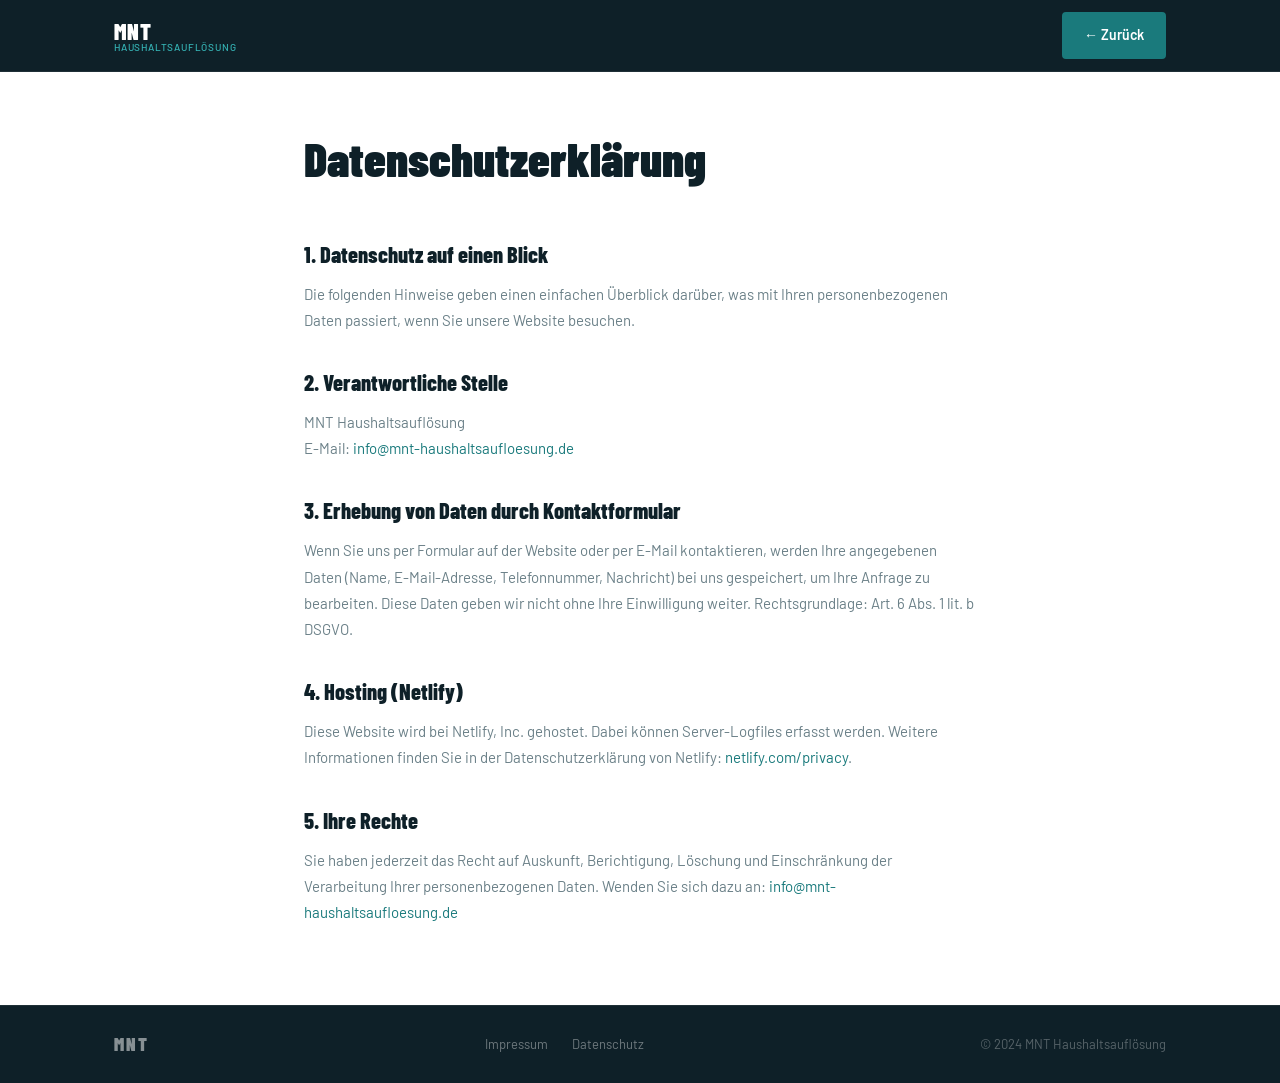
==== datenschutz.html @ 9312b9e7 "ok" ====
<!DOCTYPE html>
<html lang="de">
<head>
  <meta charset="UTF-8" />
  <meta name="viewport" content="width=device-width, initial-scale=1.0" />
  <title>Datenschutz – MNT Haushaltsauflösung</title>
  <link rel="preconnect" href="https://fonts.googleapis.com" />
  <link href="https://fonts.googleapis.com/css2?family=Barlow+Condensed:wght@700;800;900&family=Barlow:wght@400;500;600&display=swap" rel="stylesheet" />
  <link rel="stylesheet" href="assets/css/style.css" />
  <style>
    .legal { max-width: 720px; margin: 0 auto; padding: 120px 24px 80px; }
    .legal h1 { font-family: var(--font-head); font-size: 3rem; font-weight: 900; color: var(--color-dark); margin-bottom: 40px; }
    .legal h2 { font-family: var(--font-head); font-size: 1.4rem; font-weight: 800; color: var(--color-dark); margin: 32px 0 8px; }
    .legal p { font-size: 15px; color: var(--color-muted); line-height: 1.75; }
    .legal a { color: var(--color-teal); }
  </style>
</head>
<body>
  <header class="header">
    <nav class="nav container">
      <a href="index.html" class="nav__logo">
        <div class="nav__logo-placeholder">
          <span class="nav__logo-icon">MNT</span>
          <span class="nav__logo-sub">Haushaltsauflösung</span>
        </div>
      </a>
      <a href="index.html" class="btn btn--primary nav__cta" style="margin-left:auto">← Zurück</a>
    </nav>
  </header>

  <main class="legal">
    <h1>Datenschutzerklärung</h1>

    <h2>1. Datenschutz auf einen Blick</h2>
    <p>Die folgenden Hinweise geben einen einfachen Überblick darüber, was mit Ihren personenbezogenen Daten passiert, wenn Sie unsere Website besuchen.</p>

    <h2>2. Verantwortliche Stelle</h2>
    <p>MNT Haushaltsauflösung<br />
    E-Mail: <a href="mailto:info@mnt-haushaltsaufloesung.de">info@mnt-haushaltsaufloesung.de</a></p>

    <h2>3. Erhebung von Daten durch Kontaktformular</h2>
    <p>Wenn Sie uns per Formular auf der Website oder per E-Mail kontaktieren, werden Ihre angegebenen Daten (Name, E-Mail-Adresse, Telefonnummer, Nachricht) bei uns gespeichert, um Ihre Anfrage zu bearbeiten. Diese Daten geben wir nicht ohne Ihre Einwilligung weiter. Rechtsgrundlage: Art. 6 Abs. 1 lit. b DSGVO.</p>

    <h2>4. Hosting (Netlify)</h2>
    <p>Diese Website wird bei Netlify, Inc. gehostet. Dabei können Server-Logfiles erfasst werden. Weitere Informationen finden Sie in der Datenschutzerklärung von Netlify: <a href="https://www.netlify.com/privacy/" target="_blank" rel="noopener">netlify.com/privacy</a>.</p>

    <h2>5. Ihre Rechte</h2>
    <p>Sie haben jederzeit das Recht auf Auskunft, Berichtigung, Löschung und Einschränkung der Verarbeitung Ihrer personenbezogenen Daten. Wenden Sie sich dazu an: <a href="mailto:info@mnt-haushaltsaufloesung.de">info@mnt-haushaltsaufloesung.de</a></p>
  </main>

  <footer class="footer">
    <div class="container footer__inner">
      <span class="footer__logo-text">MNT</span>
      <div class="footer__links">
        <a href="impressum.html" class="footer__link">Impressum</a>
        <a href="datenschutz.html" class="footer__link">Datenschutz</a>
      </div>
      <p class="footer__copy">© 2024 MNT Haushaltsauflösung</p>
    </div>
  </footer>
</body>
</html>
---- assets/css/style.css ----
/* ═══════════════════════════════════════════
   MNT HAUSHALTSAUFLÖSUNG — STYLESHEET
   ═══════════════════════════════════════════ */

/* ─── CSS Variables ─── */
:root {
  --color-dark:    #0e2028;
  --color-dark-2:  #14303c;
  --color-teal:    #1a7a7c;
  --color-teal-2:  #22a0a3;
  --color-teal-3:  #35b3b5;
  --color-accent:  #2ec4b6;
  --color-light:   #f4f2ee;
  --color-white:   #ffffff;
  --color-text:    #2d3a3f;
  --color-muted:   #6b8088;

  --font-head: 'Barlow Condensed', sans-serif;
  --font-body: 'Barlow', sans-serif;

  --radius:    4px;
  --radius-lg: 8px;
  --shadow:    0 4px 24px rgba(0,0,0,0.10);
  --shadow-lg: 0 12px 48px rgba(0,0,0,0.18);

  --container: 1100px;
  --nav-h: 72px;
}

/* ─── Reset ─── */
*, *::before, *::after { box-sizing: border-box; margin: 0; padding: 0; }
html { scroll-behavior: smooth; }
body {
  font-family: var(--font-body);
  color: var(--color-text);
  background: var(--color-white);
  line-height: 1.6;
  overflow-x: hidden;
}
img { display: block; max-width: 100%; }
a { color: inherit; text-decoration: none; }
ul { list-style: none; }

/* ─── Utility ─── */
.container {
  max-width: var(--container);
  margin: 0 auto;
  padding: 0 24px;
}
.section { padding: 96px 0; }

.section__label {
  font-family: var(--font-body);
  font-size: 13px;
  font-weight: 600;
  letter-spacing: 0.15em;
  text-transform: uppercase;
  color: var(--color-teal);
  margin-bottom: 12px;
}
.section__label--light { color: var(--color-teal-3); }

.section__title {
  font-family: var(--font-head);
  font-size: clamp(2rem, 4vw, 3rem);
  font-weight: 800;
  color: var(--color-dark);
  line-height: 1.1;
  margin-bottom: 48px;
}

/* ─── Buttons ─── */
.btn {
  display: inline-flex;
  align-items: center;
  justify-content: center;
  gap: 6px;
  padding: 12px 24px;
  border-radius: var(--radius);
  font-family: var(--font-body);
  font-size: 15px;
  font-weight: 600;
  cursor: pointer;
  border: 2px solid transparent;
  transition: all 0.2s ease;
  white-space: nowrap;
}
.btn--lg { padding: 14px 32px; font-size: 16px; }
.btn--full { width: 100%; }

.btn--primary {
  background: var(--color-teal);
  color: var(--color-white);
  border-color: var(--color-teal);
}
.btn--primary:hover {
  background: var(--color-teal-2);
  border-color: var(--color-teal-2);
  transform: translateY(-1px);
  box-shadow: 0 6px 20px rgba(34,160,163,0.35);
}

.btn--ghost {
  background: transparent;
  color: var(--color-white);
  border-color: rgba(255,255,255,0.4);
}
.btn--ghost:hover {
  background: rgba(255,255,255,0.1);
  border-color: rgba(255,255,255,0.7);
}

.btn--outline {
  background: transparent;
  color: var(--color-teal);
  border-color: var(--color-teal);
}
.btn--outline:hover {
  background: var(--color-teal);
  color: var(--color-white);
  transform: translateY(-1px);
}

/* ═══════════════════════════════════════════
   HEADER / NAV
═══════════════════════════════════════════ */
.header {
  position: fixed;
  top: 0; left: 0; right: 0;
  z-index: 100;
  height: var(--nav-h);
  background: var(--color-dark);
  border-bottom: 1px solid rgba(255,255,255,0.07);
  transition: box-shadow 0.3s;
}
.header.scrolled {
  box-shadow: 0 2px 20px rgba(0,0,0,0.3);
}

.nav {
  height: 100%;
  display: flex;
  align-items: center;
  gap: 40px;
}

.nav__logo { flex-shrink: 0; }
.nav__logo-placeholder {
  display: flex;
  flex-direction: column;
  line-height: 1;
}
.nav__logo-icon {
  font-family: var(--font-head);
  font-size: 22px;
  font-weight: 900;
  color: var(--color-white);
  letter-spacing: 0.05em;
}
.nav__logo-sub {
  font-size: 10px;
  font-weight: 500;
  color: var(--color-teal-3);
  letter-spacing: 0.08em;
  text-transform: uppercase;
}
.nav__logo-img { height: 40px; width: auto; }

.nav__links {
  display: flex;
  align-items: center;
  gap: 32px;
  margin-left: auto;
}
.nav__link {
  font-size: 14px;
  font-weight: 500;
  color: rgba(255,255,255,0.75);
  letter-spacing: 0.08em;
  text-transform: uppercase;
  transition: color 0.2s;
}
.nav__link:hover { color: var(--color-teal-3); }

.nav__cta { margin-left: 8px; padding: 10px 20px; font-size: 14px; }

.nav__burger {
  display: none;
  flex-direction: column;
  gap: 5px;
  background: none;
  border: none;
  cursor: pointer;
  margin-left: auto;
  padding: 4px;
}
.nav__burger span {
  display: block;
  width: 24px;
  height: 2px;
  background: var(--color-white);
  transition: all 0.3s;
  border-radius: 2px;
}

/* ═══════════════════════════════════════════
   HERO
═══════════════════════════════════════════ */
.hero {
  background: var(--color-dark);
  padding-top: var(--nav-h);
  position: relative;
  overflow: hidden;
}

.hero__bg {
  position: absolute;
  inset: 0;
  background:
    radial-gradient(ellipse 60% 60% at 80% 50%, rgba(26,122,124,0.18) 0%, transparent 70%),
    radial-gradient(ellipse 40% 80% at 20% 80%, rgba(14,32,40,0.6) 0%, transparent 60%);
  pointer-events: none;
}

.hero__inner {
  display: grid;
  grid-template-columns: 1fr 1fr;
  align-items: center;
  gap: 64px;
  padding-top: 80px;
  padding-bottom: 80px;
  position: relative;
  z-index: 1;
}

.hero__region {
  font-size: 13px;
  font-weight: 600;
  letter-spacing: 0.18em;
  text-transform: uppercase;
  color: var(--color-teal-3);
  margin-bottom: 20px;
}

.hero__title {
  font-family: var(--font-head);
  font-size: clamp(2.8rem, 6vw, 5rem);
  font-weight: 900;
  color: var(--color-white);
  line-height: 1.0;
  margin-bottom: 24px;
  letter-spacing: -0.01em;
}
.hero__title--accent { color: var(--color-teal-3); display: block; }

.hero__sub {
  font-size: 17px;
  color: rgba(255,255,255,0.65);
  max-width: 420px;
  margin-bottom: 40px;
  line-height: 1.7;
}

.hero__actions {
  display: flex;
  gap: 16px;
  flex-wrap: wrap;
}

/* Van placeholder (replace with real image) */
.hero__van-placeholder {
  display: flex;
  align-items: center;
  justify-content: center;
  background: rgba(255,255,255,0.04);
  border: 1px solid rgba(255,255,255,0.08);
  border-radius: var(--radius-lg);
  aspect-ratio: 4/3;
  overflow: hidden;
}
.hero__van { width: 100%; height: auto; border-radius: var(--radius-lg); }

/* Simple van illustration */
.van-mock {
  position: relative;
  width: 260px;
  height: 160px;
}
.van-mock__body {
  position: absolute;
  left: 10px; top: 20px;
  width: 240px; height: 110px;
  background: var(--color-dark-2);
  border: 2px solid var(--color-teal);
  border-radius: 8px 24px 4px 4px;
}
.van-mock__label {
  position: absolute;
  left: 50%; top: 50%;
  transform: translate(-50%,-50%);
  font-family: var(--font-head);
  font-size: 36px;
  font-weight: 900;
  color: var(--color-teal-3);
  letter-spacing: 0.1em;
}
.van-mock__wheel {
  position: absolute;
  bottom: 0;
  width: 44px; height: 44px;
  background: var(--color-dark);
  border: 3px solid var(--color-teal);
  border-radius: 50%;
}
.van-mock__wheel--1 { left: 40px; }
.van-mock__wheel--2 { right: 40px; }

/* Trust bar */
.trust-bar {
  background: var(--color-dark-2);
  border-top: 1px solid rgba(255,255,255,0.07);
  padding: 18px 0;
}
.trust-bar__inner {
  display: flex;
  flex-wrap: wrap;
  justify-content: center;
  gap: 12px 32px;
}
.trust-item {
  font-size: 13px;
  font-weight: 600;
  color: rgba(255,255,255,0.7);
  letter-spacing: 0.04em;
}
.trust-item::first-letter { color: var(--color-teal-3); }

/* ═══════════════════════════════════════════
   LEISTUNGEN
═══════════════════════════════════════════ */
.leistungen { background: var(--color-light); }
.leistungen .section__title { color: var(--color-dark); }

.leistungen__grid {
  display: grid;
  grid-template-columns: repeat(4, 1fr);
  gap: 2px;
}

.leistung-card {
  background: var(--color-white);
  padding: 40px 28px;
  position: relative;
  transition: background 0.2s, transform 0.2s;
}
.leistung-card:hover {
  background: var(--color-dark);
  transform: translateY(-4px);
  box-shadow: var(--shadow-lg);
  z-index: 1;
}
.leistung-card:hover .leistung-card__title,
.leistung-card:hover .leistung-card__text { color: var(--color-white); }
.leistung-card:hover .leistung-card__link { color: var(--color-teal-3); }
.leistung-card:hover .leistung-card__num { color: rgba(255,255,255,0.15); }

.leistung-card::before {
  content: attr(data-num);
  font-family: var(--font-head);
  font-size: 56px;
  font-weight: 900;
  color: rgba(0,0,0,0.06);
  position: absolute;
  top: 16px; right: 20px;
  line-height: 1;
  transition: color 0.2s;
}

.leistung-card__title {
  font-family: var(--font-head);
  font-size: 22px;
  font-weight: 800;
  color: var(--color-dark);
  margin-bottom: 12px;
  margin-top: 24px;
  transition: color 0.2s;
}
.leistung-card__text {
  font-size: 14px;
  color: var(--color-muted);
  line-height: 1.65;
  margin-bottom: 24px;
  transition: color 0.2s;
}
.leistung-card__link {
  font-size: 12px;
  font-weight: 700;
  letter-spacing: 0.1em;
  text-transform: uppercase;
  color: var(--color-teal);
  transition: color 0.2s;
}

/* ═══════════════════════════════════════════
   ÜBER UNS
═══════════════════════════════════════════ */
.ueber {
  display: grid;
  grid-template-columns: 1fr 1.6fr;
  min-height: 400px;
  padding: 0;
}

.ueber__stats {
  background: var(--color-dark);
  padding: 72px 56px;
  display: flex;
  flex-direction: column;
  justify-content: center;
  gap: 8px;
}

.stat-item {
  display: flex;
  flex-direction: column;
}
.stat-item__num {
  font-family: var(--font-head);
  font-size: 56px;
  font-weight: 900;
  color: var(--color-teal-3);
  line-height: 1.0;
}
.stat-item__label {
  font-size: 13px;
  font-weight: 500;
  color: rgba(255,255,255,0.5);
  letter-spacing: 0.04em;
  margin-bottom: 8px;
}
.stat-item__divider {
  width: 40px;
  height: 1px;
  background: rgba(255,255,255,0.15);
  margin: 20px 0;
}

.ueber__content {
  background: var(--color-light);
  padding: 72px 64px;
  display: flex;
  flex-direction: column;
  justify-content: center;
}
.ueber__content .section__title { margin-bottom: 20px; }
.ueber__text {
  font-size: 16px;
  color: var(--color-muted);
  max-width: 520px;
  line-height: 1.75;
  margin-bottom: 32px;
}

/* ═══════════════════════════════════════════
   PREISE
═══════════════════════════════════════════ */
.preise { background: var(--color-white); }

.preise__grid {
  display: grid;
  grid-template-columns: repeat(3, 1fr);
  gap: 2px;
  margin-bottom: 24px;
}

.preis-card {
  background: var(--color-light);
  padding: 48px 36px;
  display: flex;
  flex-direction: column;
  gap: 0;
}
.preis-card--featured {
  background: var(--color-dark);
  margin-top: -16px;
  margin-bottom: -16px;
  padding-top: 64px;
  padding-bottom: 64px;
  box-shadow: var(--shadow-lg);
  position: relative;
  z-index: 1;
}

.preis-card__size {
  font-size: 11px;
  font-weight: 700;
  letter-spacing: 0.15em;
  text-transform: uppercase;
  color: var(--color-teal);
  margin-bottom: 16px;
  display: block;
}
.preis-card--featured .preis-card__size { color: var(--color-teal-3); }

.preis-card__price {
  font-family: var(--font-head);
  font-size: 52px;
  font-weight: 900;
  color: var(--color-dark);
  line-height: 1.0;
  margin-bottom: 8px;
}
.preis-card--featured .preis-card__price { color: var(--color-white); }
.preis-card__price--anfrage { font-size: 38px; }

.preis-card__note {
  font-size: 12px;
  color: var(--color-muted);
  margin-bottom: 24px;
  padding-bottom: 24px;
  border-bottom: 1px solid rgba(0,0,0,0.1);
}
.preis-card--featured .preis-card__note {
  color: rgba(255,255,255,0.45);
  border-bottom-color: rgba(255,255,255,0.1);
}

.preis-card__list {
  flex: 1;
  margin-bottom: 32px;
  display: flex;
  flex-direction: column;
  gap: 10px;
}
.preis-card__list li {
  font-size: 14px;
  color: var(--color-text);
  padding-left: 16px;
  position: relative;
}
.preis-card__list li::before {
  content: '—';
  position: absolute;
  left: 0;
  color: var(--color-teal);
  font-size: 12px;
}
.preis-card--featured .preis-card__list li { color: rgba(255,255,255,0.8); }
.preis-card--featured .preis-card__list li::before { color: var(--color-teal-3); }

.preis-card--featured .btn--outline {
  color: var(--color-white);
  border-color: rgba(255,255,255,0.4);
}

.preise__disclaimer {
  text-align: center;
  font-size: 13px;
  color: var(--color-muted);
  margin-top: 32px;
}

/* ═══════════════════════════════════════════
   FAQ
═══════════════════════════════════════════ */
.faq { background: var(--color-light); }

.faq__grid {
  display: grid;
  grid-template-columns: 1fr 1fr;
  border-top: 1px solid rgba(0,0,0,0.1);
  border-left: 1px solid rgba(0,0,0,0.1);
}

.faq-item {
  border-bottom: 1px solid rgba(0,0,0,0.1);
  border-right: 1px solid rgba(0,0,0,0.1);
}

.faq-item__q {
  width: 100%;
  background: none;
  border: none;
  display: flex;
  justify-content: space-between;
  align-items: center;
  gap: 16px;
  padding: 24px 28px;
  cursor: pointer;
  font-family: var(--font-body);
  font-size: 15px;
  font-weight: 600;
  color: var(--color-dark);
  text-align: left;
  transition: background 0.15s;
}
.faq-item__q:hover { background: rgba(0,0,0,0.03); }

.faq-item__icon {
  font-size: 20px;
  font-weight: 400;
  color: var(--color-teal);
  flex-shrink: 0;
  transition: transform 0.25s;
  line-height: 1;
}
.faq-item__q[aria-expanded="true"] .faq-item__icon { transform: rotate(45deg); }

.faq-item__a {
  display: none;
  padding: 0 28px 24px;
}
.faq-item__a.open { display: block; }
.faq-item__a p {
  font-size: 14px;
  color: var(--color-muted);
  line-height: 1.7;
}

/* ═══════════════════════════════════════════
   KONTAKT
═══════════════════════════════════════════ */
.kontakt {
  display: grid;
  grid-template-columns: 1fr 1.4fr;
}

.kontakt__info {
  background: var(--color-dark);
  padding: 80px 64px;
  display: flex;
  flex-direction: column;
  justify-content: center;
}

.kontakt__title {
  font-family: var(--font-head);
  font-size: clamp(2rem, 3.5vw, 2.8rem);
  font-weight: 900;
  color: var(--color-white);
  line-height: 1.1;
  margin-bottom: 12px;
}

.kontakt__sub {
  font-size: 15px;
  color: rgba(255,255,255,0.5);
  margin-bottom: 48px;
}

.kontakt__details {
  display: flex;
  flex-direction: column;
  gap: 20px;
}
.kontakt__detail-item {
  display: flex;
  align-items: center;
  gap: 16px;
  font-size: 15px;
  color: rgba(255,255,255,0.75);
  transition: color 0.2s;
}
.kontakt__detail-item:hover { color: var(--color-teal-3); }
.kontakt__detail-icon { font-size: 18px; width: 36px; height: 36px; background: rgba(255,255,255,0.06); border-radius: 50%; display: flex; align-items: center; justify-content: center; }

.kontakt__form-wrap {
  background: var(--color-white);
  padding: 80px 64px;
  display: flex;
  align-items: center;
}

.kontakt__form { width: 100%; }

.form-row {
  display: grid;
  grid-template-columns: 1fr 1fr;
  gap: 16px;
}

.form-group {
  margin-bottom: 20px;
  display: flex;
  flex-direction: column;
  gap: 6px;
}

.form-label {
  font-size: 11px;
  font-weight: 700;
  letter-spacing: 0.12em;
  text-transform: uppercase;
  color: var(--color-muted);
}

.form-input {
  border: 1.5px solid rgba(0,0,0,0.12);
  border-radius: var(--radius);
  padding: 12px 14px;
  font-family: var(--font-body);
  font-size: 15px;
  color: var(--color-text);
  background: var(--color-white);
  transition: border-color 0.2s, box-shadow 0.2s;
  width: 100%;
}
.form-input:focus {
  outline: none;
  border-color: var(--color-teal);
  box-shadow: 0 0 0 3px rgba(26,122,124,0.12);
}
.form-input::placeholder { color: rgba(0,0,0,0.3); }
.form-textarea { resize: vertical; min-height: 110px; }

.form-submit { margin-top: 8px; }

.form-success {
  display: none;
  margin-top: 16px;
  padding: 14px 20px;
  background: rgba(26,122,124,0.1);
  border: 1px solid var(--color-teal);
  border-radius: var(--radius);
  color: var(--color-teal);
  font-size: 14px;
  font-weight: 600;
}
.form-success.show { display: block; }

/* ═══════════════════════════════════════════
   FOOTER
═══════════════════════════════════════════ */
.footer {
  background: var(--color-dark);
  border-top: 1px solid rgba(255,255,255,0.07);
  padding: 24px 0;
}
.footer__inner {
  display: flex;
  align-items: center;
  justify-content: space-between;
  flex-wrap: wrap;
  gap: 16px;
}
.footer__logo-text {
  font-family: var(--font-head);
  font-size: 18px;
  font-weight: 900;
  color: rgba(255,255,255,0.5);
  letter-spacing: 0.1em;
}
.footer__logo-img { height: 28px; width: auto; opacity: 0.5; }
.footer__links {
  display: flex;
  gap: 24px;
}
.footer__link {
  font-size: 13px;
  color: rgba(255,255,255,0.4);
  transition: color 0.2s;
}
.footer__link:hover { color: var(--color-teal-3); }
.footer__copy {
  font-size: 13px;
  color: rgba(255,255,255,0.3);
}

/* ═══════════════════════════════════════════
   SCROLL ANIMATIONS
═══════════════════════════════════════════ */
[data-reveal] {
  opacity: 0;
  transform: translateY(24px);
  transition: opacity 0.6s ease, transform 0.6s ease;
}
[data-reveal].revealed {
  opacity: 1;
  transform: translateY(0);
}

/* ═══════════════════════════════════════════
   RESPONSIVE
═══════════════════════════════════════════ */
@media (max-width: 900px) {
  .nav__links, .nav__cta { display: none; }
  .nav__burger { display: flex; }

  /* Mobile nav open state */
  .nav__links.open {
    display: flex;
    flex-direction: column;
    position: fixed;
    top: var(--nav-h);
    left: 0; right: 0;
    background: var(--color-dark);
    padding: 32px 24px;
    gap: 24px;
    border-top: 1px solid rgba(255,255,255,0.07);
  }
  .nav__links.open ~ .nav__cta {
    display: flex;
    position: fixed;
    top: calc(var(--nav-h) + 240px);
    left: 24px; right: 24px;
  }

  .hero__inner {
    grid-template-columns: 1fr;
    gap: 40px;
    padding-top: 56px;
    padding-bottom: 56px;
  }
  .hero__visual { order: -1; }
  .hero__van-placeholder { aspect-ratio: 16/9; }

  .leistungen__grid { grid-template-columns: 1fr 1fr; }

  .ueber {
    grid-template-columns: 1fr;
  }
  .ueber__stats {
    flex-direction: row;
    flex-wrap: wrap;
    justify-content: space-around;
    padding: 48px 32px;
    gap: 24px;
  }
  .stat-item__divider { display: none; }

  .ueber__content { padding: 56px 32px; }

  .preise__grid {
    grid-template-columns: 1fr;
    max-width: 420px;
    margin-left: auto;
    margin-right: auto;
  }
  .preis-card--featured {
    margin: 0;
    padding: 48px 36px;
  }

  .faq__grid { grid-template-columns: 1fr; }

  .kontakt {
    grid-template-columns: 1fr;
  }
  .kontakt__info { padding: 56px 32px; }
  .kontakt__form-wrap { padding: 56px 32px; }
}

@media (max-width: 600px) {
  .section { padding: 64px 0; }
  .leistungen__grid { grid-template-columns: 1fr; }
  .form-row { grid-template-columns: 1fr; }
  .hero__actions { flex-direction: column; }
  .hero__actions .btn { width: 100%; text-align: center; }
  .trust-bar__inner { gap: 8px 20px; }
  .footer__inner { flex-direction: column; text-align: center; }
  .ueber__stats { flex-direction: column; align-items: center; padding: 48px 24px; }
}
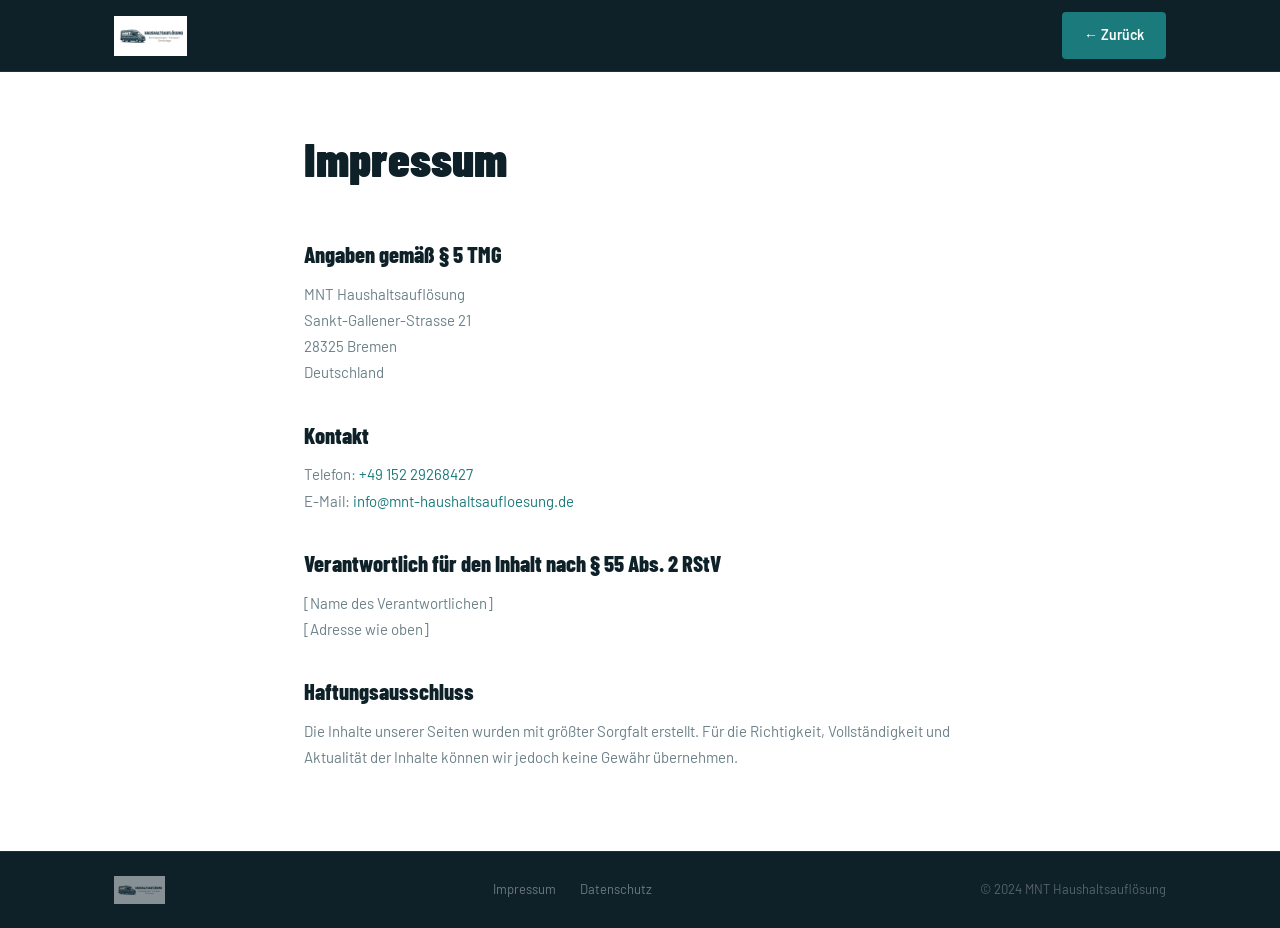
==== commit 1365b60d: "sgsd" ====
--- a/datenschutz.html
+++ b/datenschutz.html
@@ -3,15 +3,16 @@
 <head>
   <meta charset="UTF-8" />
   <meta name="viewport" content="width=device-width, initial-scale=1.0" />
-  <title>Datenschutz – MNT Haushaltsauflösung</title>
+  <title>Impressum – MNT Haushaltsauflösung</title>
   <link rel="preconnect" href="https://fonts.googleapis.com" />
   <link href="https://fonts.googleapis.com/css2?family=Barlow+Condensed:wght@700;800;900&family=Barlow:wght@400;500;600&display=swap" rel="stylesheet" />
+  <link rel="icon" type="image/jpeg" href="assets/images/logo.jpeg" />
   <link rel="stylesheet" href="assets/css/style.css" />
   <style>
     .legal { max-width: 720px; margin: 0 auto; padding: 120px 24px 80px; }
     .legal h1 { font-family: var(--font-head); font-size: 3rem; font-weight: 900; color: var(--color-dark); margin-bottom: 40px; }
     .legal h2 { font-family: var(--font-head); font-size: 1.4rem; font-weight: 800; color: var(--color-dark); margin: 32px 0 8px; }
-    .legal p { font-size: 15px; color: var(--color-muted); line-height: 1.75; }
+    .legal p, .legal address { font-size: 15px; color: var(--color-muted); line-height: 1.75; font-style: normal; }
     .legal a { color: var(--color-teal); }
   </style>
 </head>
@@ -19,38 +20,38 @@
   <header class="header">
     <nav class="nav container">
       <a href="index.html" class="nav__logo">
-        <div class="nav__logo-placeholder">
-          <span class="nav__logo-icon">MNT</span>
-          <span class="nav__logo-sub">Haushaltsauflösung</span>
-        </div>
+        <img src="assets/images/logo_gross.jpeg" alt="MNT Haushaltsauflösung" class="nav__logo-img" />
       </a>
       <a href="index.html" class="btn btn--primary nav__cta" style="margin-left:auto">← Zurück</a>
     </nav>
   </header>
 
   <main class="legal">
-    <h1>Datenschutzerklärung</h1>
+    <h1>Impressum</h1>
+    <h2>Angaben gemäß § 5 TMG</h2>
+    <address>
+      MNT Haushaltsauflösung<br />
+      Sankt-Gallener-Strasse 21<br />
+      28325 Bremen<br />
+      Deutschland
+    </address>
 
-    <h2>1. Datenschutz auf einen Blick</h2>
-    <p>Die folgenden Hinweise geben einen einfachen Überblick darüber, was mit Ihren personenbezogenen Daten passiert, wenn Sie unsere Website besuchen.</p>
+    <h2>Kontakt</h2>
+    <p>
+      Telefon: <a href="tel:+4915229268427">+49 152 29268427</a><br />
+      E-Mail: <a href="mailto:info@mnt-haushaltsaufloesung.de">info@mnt-haushaltsaufloesung.de</a>
+    </p>
 
-    <h2>2. Verantwortliche Stelle</h2>
-    <p>MNT Haushaltsauflösung<br />
-    E-Mail: <a href="mailto:info@mnt-haushaltsaufloesung.de">info@mnt-haushaltsaufloesung.de</a></p>
+    <h2>Verantwortlich für den Inhalt nach § 55 Abs. 2 RStV</h2>
+    <p>[Name des Verantwortlichen]<br />[Adresse wie oben]</p>
 
-    <h2>3. Erhebung von Daten durch Kontaktformular</h2>
-    <p>Wenn Sie uns per Formular auf der Website oder per E-Mail kontaktieren, werden Ihre angegebenen Daten (Name, E-Mail-Adresse, Telefonnummer, Nachricht) bei uns gespeichert, um Ihre Anfrage zu bearbeiten. Diese Daten geben wir nicht ohne Ihre Einwilligung weiter. Rechtsgrundlage: Art. 6 Abs. 1 lit. b DSGVO.</p>
-
-    <h2>4. Hosting (Netlify)</h2>
-    <p>Diese Website wird bei Netlify, Inc. gehostet. Dabei können Server-Logfiles erfasst werden. Weitere Informationen finden Sie in der Datenschutzerklärung von Netlify: <a href="https://www.netlify.com/privacy/" target="_blank" rel="noopener">netlify.com/privacy</a>.</p>
-
-    <h2>5. Ihre Rechte</h2>
-    <p>Sie haben jederzeit das Recht auf Auskunft, Berichtigung, Löschung und Einschränkung der Verarbeitung Ihrer personenbezogenen Daten. Wenden Sie sich dazu an: <a href="mailto:info@mnt-haushaltsaufloesung.de">info@mnt-haushaltsaufloesung.de</a></p>
+    <h2>Haftungsausschluss</h2>
+    <p>Die Inhalte unserer Seiten wurden mit größter Sorgfalt erstellt. Für die Richtigkeit, Vollständigkeit und Aktualität der Inhalte können wir jedoch keine Gewähr übernehmen.</p>
   </main>
 
   <footer class="footer">
     <div class="container footer__inner">
-      <span class="footer__logo-text">MNT</span>
+      <img src="assets/images/logo_gross.jpeg" alt="MNT" class="footer__logo-img" />
       <div class="footer__links">
         <a href="impressum.html" class="footer__link">Impressum</a>
         <a href="datenschutz.html" class="footer__link">Datenschutz</a>
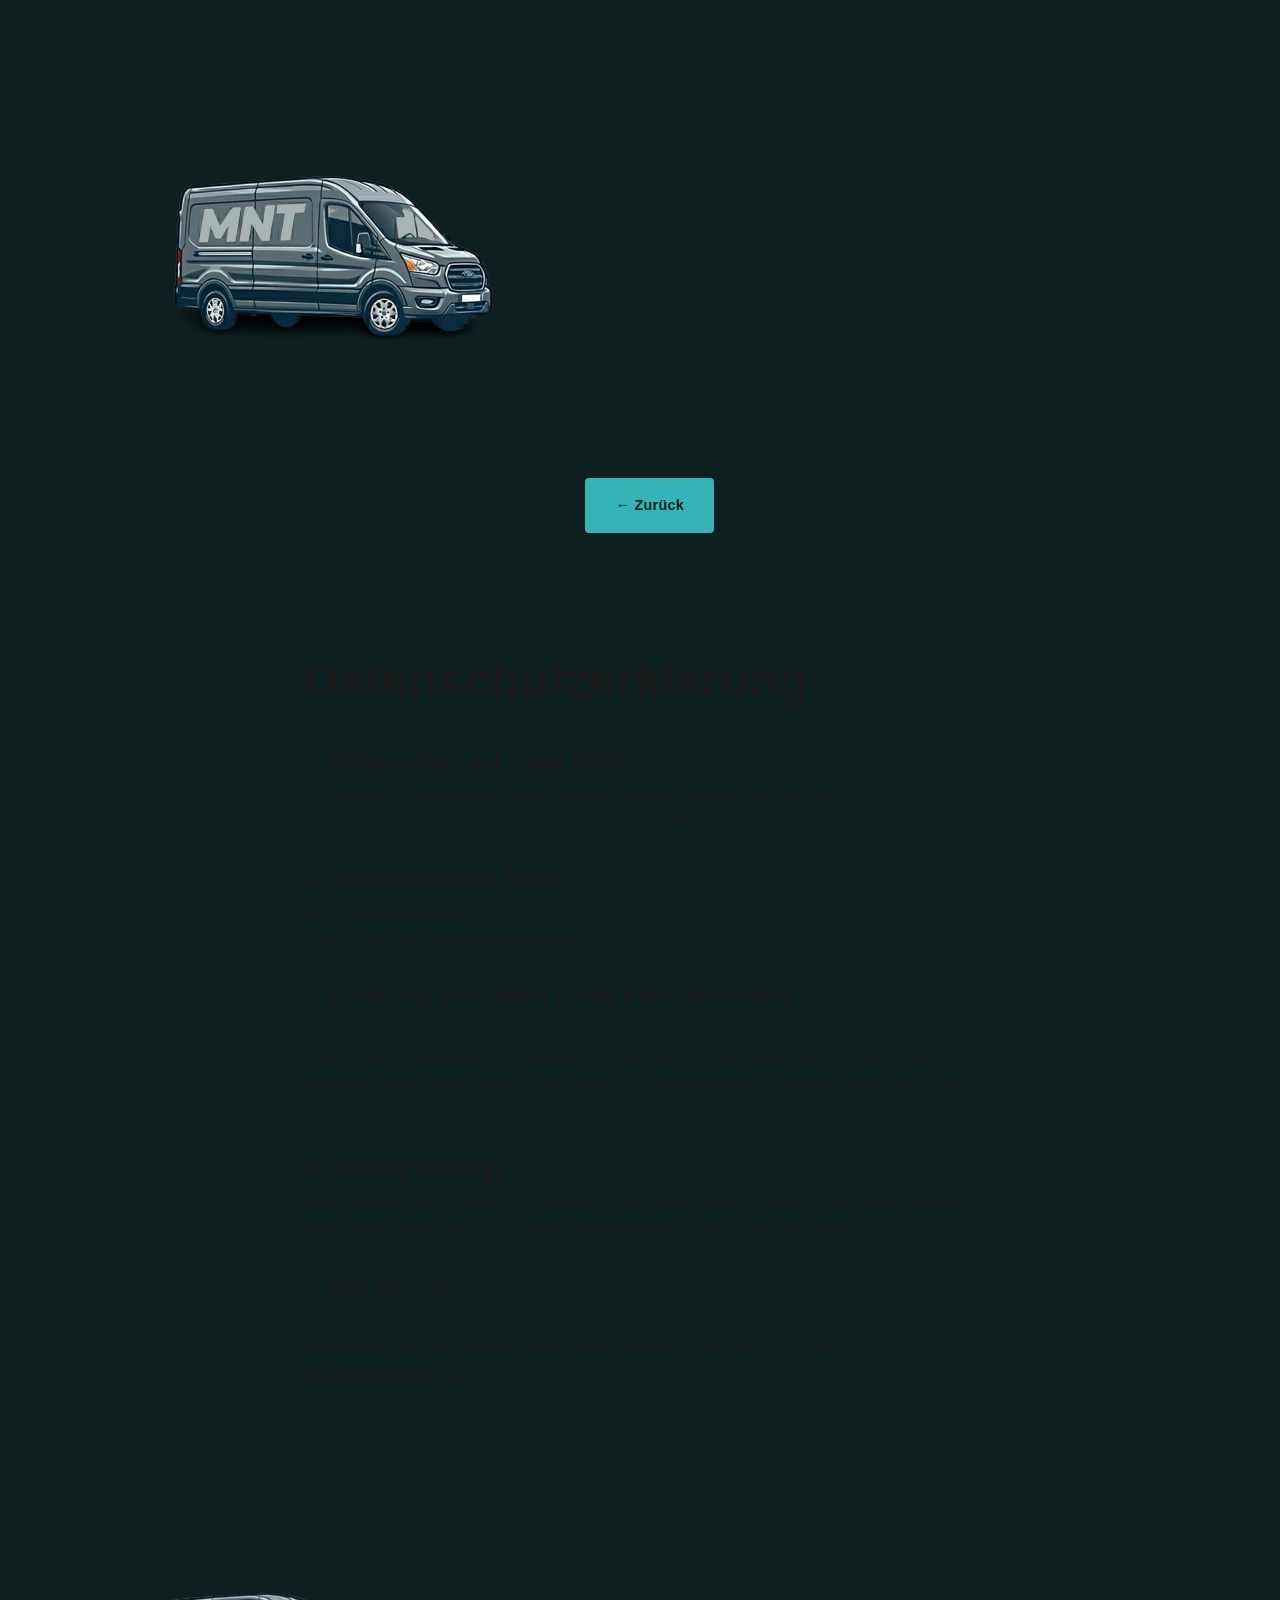
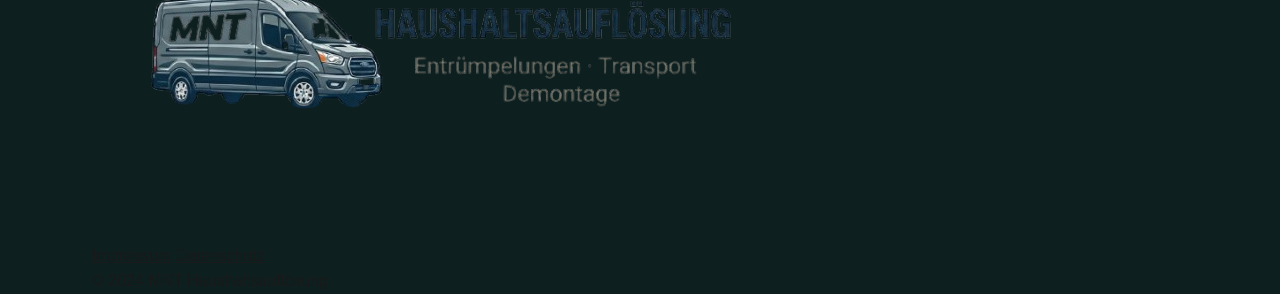
==== commit 8adbacfc: "ok" ====
--- a/datenschutz.html
+++ b/datenschutz.html
@@ -3,16 +3,16 @@
 <head>
   <meta charset="UTF-8" />
   <meta name="viewport" content="width=device-width, initial-scale=1.0" />
-  <title>Impressum – MNT Haushaltsauflösung</title>
+  <title>Datenschutz – MNT Haushaltsauflösung</title>
   <link rel="preconnect" href="https://fonts.googleapis.com" />
   <link href="https://fonts.googleapis.com/css2?family=Barlow+Condensed:wght@700;800;900&family=Barlow:wght@400;500;600&display=swap" rel="stylesheet" />
-  <link rel="icon" type="image/jpeg" href="assets/images/logo.jpeg" />
+  <link rel="icon" type="image/png" href="assets/images/Logo.png" />
   <link rel="stylesheet" href="assets/css/style.css" />
   <style>
     .legal { max-width: 720px; margin: 0 auto; padding: 120px 24px 80px; }
     .legal h1 { font-family: var(--font-head); font-size: 3rem; font-weight: 900; color: var(--color-dark); margin-bottom: 40px; }
     .legal h2 { font-family: var(--font-head); font-size: 1.4rem; font-weight: 800; color: var(--color-dark); margin: 32px 0 8px; }
-    .legal p, .legal address { font-size: 15px; color: var(--color-muted); line-height: 1.75; font-style: normal; }
+    .legal p { font-size: 15px; color: var(--color-muted); line-height: 1.75; }
     .legal a { color: var(--color-teal); }
   </style>
 </head>
@@ -20,38 +20,35 @@
   <header class="header">
     <nav class="nav container">
       <a href="index.html" class="nav__logo">
-        <img src="assets/images/logo_gross.jpeg" alt="MNT Haushaltsauflösung" class="nav__logo-img" />
+        <img src="assets/images/Logo.png" alt="MNT Haushaltsauflösung" class="nav__logo-img" />
       </a>
       <a href="index.html" class="btn btn--primary nav__cta" style="margin-left:auto">← Zurück</a>
     </nav>
   </header>
 
   <main class="legal">
-    <h1>Impressum</h1>
-    <h2>Angaben gemäß § 5 TMG</h2>
-    <address>
-      MNT Haushaltsauflösung<br />
-      Sankt-Gallener-Strasse 21<br />
-      28325 Bremen<br />
-      Deutschland
-    </address>
+    <h1>Datenschutzerklärung</h1>
 
-    <h2>Kontakt</h2>
-    <p>
-      Telefon: <a href="tel:+4915229268427">+49 152 29268427</a><br />
-      E-Mail: <a href="mailto:info@mnt-haushaltsaufloesung.de">info@mnt-haushaltsaufloesung.de</a>
-    </p>
+    <h2>1. Datenschutz auf einen Blick</h2>
+    <p>Die folgenden Hinweise geben einen einfachen Überblick darüber, was mit Ihren personenbezogenen Daten passiert, wenn Sie unsere Website besuchen.</p>
 
-    <h2>Verantwortlich für den Inhalt nach § 55 Abs. 2 RStV</h2>
-    <p>[Name des Verantwortlichen]<br />[Adresse wie oben]</p>
+    <h2>2. Verantwortliche Stelle</h2>
+    <p>MNT Haushaltsauflösung<br />
+    E-Mail: <a href="mailto:info@mnt-haushaltsaufloesung.de">info@mnt-haushaltsaufloesung.de</a></p>
 
-    <h2>Haftungsausschluss</h2>
-    <p>Die Inhalte unserer Seiten wurden mit größter Sorgfalt erstellt. Für die Richtigkeit, Vollständigkeit und Aktualität der Inhalte können wir jedoch keine Gewähr übernehmen.</p>
+    <h2>3. Erhebung von Daten durch Kontaktformular</h2>
+    <p>Wenn Sie uns per Formular auf der Website oder per E-Mail kontaktieren, werden Ihre angegebenen Daten (Name, E-Mail-Adresse, Telefonnummer, Nachricht) bei uns gespeichert, um Ihre Anfrage zu bearbeiten. Diese Daten geben wir nicht ohne Ihre Einwilligung weiter. Rechtsgrundlage: Art. 6 Abs. 1 lit. b DSGVO.</p>
+
+    <h2>4. Hosting (Netlify)</h2>
+    <p>Diese Website wird bei Netlify, Inc. gehostet. Dabei können Server-Logfiles erfasst werden. Weitere Informationen finden Sie in der Datenschutzerklärung von Netlify: <a href="https://www.netlify.com/privacy/" target="_blank" rel="noopener">netlify.com/privacy</a>.</p>
+
+    <h2>5. Ihre Rechte</h2>
+    <p>Sie haben jederzeit das Recht auf Auskunft, Berichtigung, Löschung und Einschränkung der Verarbeitung Ihrer personenbezogenen Daten. Wenden Sie sich dazu an: <a href="mailto:info@mnt-haushaltsaufloesung.de">info@mnt-haushaltsaufloesung.de</a></p>
   </main>
 
   <footer class="footer">
     <div class="container footer__inner">
-      <img src="assets/images/logo_gross.jpeg" alt="MNT" class="footer__logo-img" />
+      <img src="assets/images/Logo_gross.png" alt="MNT" class="footer__logo-img" />
       <div class="footer__links">
         <a href="impressum.html" class="footer__link">Impressum</a>
         <a href="datenschutz.html" class="footer__link">Datenschutz</a>
--- a/assets/css/style.css
+++ b/assets/css/style.css
@@ -1,862 +1,1551 @@
-/* ═══════════════════════════════════════════
-   MNT HAUSHALTSAUFLÖSUNG — STYLESHEET
-   ═══════════════════════════════════════════ */
-
-/* ─── CSS Variables ─── */
+/* ============================================================
+   MNT-Haushaltsauflösung — Stylesheet
+   style.css
+   ============================================================ */
+
+/* ============================================================
+   CSS VARIABLES & RESET
+   ============================================================ */
 :root {
-  --color-dark:    #0e2028;
-  --color-dark-2:  #14303c;
-  --color-teal:    #1a7a7c;
-  --color-teal-2:  #22a0a3;
-  --color-teal-3:  #35b3b5;
-  --color-accent:  #2ec4b6;
-  --color-light:   #f4f2ee;
-  --color-white:   #ffffff;
-  --color-text:    #2d3a3f;
-  --color-muted:   #6b8088;
-
-  --font-head: 'Barlow Condensed', sans-serif;
-  --font-body: 'Barlow', sans-serif;
-
-  --radius:    4px;
-  --radius-lg: 8px;
-  --shadow:    0 4px 24px rgba(0,0,0,0.10);
-  --shadow-lg: 0 12px 48px rgba(0,0,0,0.18);
-
-  --container: 1100px;
-  --nav-h: 72px;
-}
-
-/* ─── Reset ─── */
-*, *::before, *::after { box-sizing: border-box; margin: 0; padding: 0; }
-html { scroll-behavior: smooth; }
+  --bg-dark:          #0D1F1F;
+  --bg-dark-2:        #112828;
+  --teal-primary:     #006567;
+  --teal-accent:      #35B3B5;
+  --teal-light:       #5ECFCF;
+  --bg-light:         #F4F5F0;
+  --bg-light-2:       #EAECE5;
+  --white:            #FFFFFF;
+  --text-dark:        #1A1A1A;
+  --text-mid:         #4A4A4A;
+  --text-muted:       #7A7A7A;
+  --text-light:       #C8CFCF;
+  --border-dark:      rgba(53, 179, 181, 0.15);
+  --border-light:     rgba(0, 101, 103, 0.12);
+  --nav-bg:           #F4F5F0;
+  --nav-border:       rgba(0, 101, 103, 0.1);
+  --ff-head:          'Playfair Display', Georgia, serif;
+  --ff-body:          'DM Sans', sans-serif;
+  --transition:       0.35s cubic-bezier(0.4, 0, 0.2, 1);
+  --shadow-nav:       0 2px 24px rgba(0, 0, 0, 0.08);
+  --shadow-card:      0 4px 24px rgba(0, 0, 0, 0.08);
+  --shadow-card-hover:0 12px 40px rgba(0, 0, 0, 0.14);
+  --radius:           4px;
+  --radius-lg:        8px;
+}
+
+*, *::before, *::after {
+  box-sizing: border-box;
+  margin: 0;
+  padding: 0;
+}
+
+html {
+  scroll-behavior: smooth;
+  font-size: 16px;
+}
+
 body {
-  font-family: var(--font-body);
-  color: var(--color-text);
-  background: var(--color-white);
+  font-family: var(--ff-body);
+  color: var(--text-dark);
+  background: var(--bg-dark);
+  overflow-x: hidden;
   line-height: 1.6;
-  overflow-x: hidden;
-}
-img { display: block; max-width: 100%; }
-a { color: inherit; text-decoration: none; }
-ul { list-style: none; }
-
-/* ─── Utility ─── */
+}
+
+::selection {
+  background: var(--teal-accent);
+  color: var(--bg-dark);
+}
+
+a { color: inherit; }
+
+/* ============================================================
+   NOISE TEXTURE
+   ============================================================ */
+.noise-dark::after {
+  content: '';
+  position: absolute;
+  inset: 0;
+  background-image: url("data:image/svg+xml,%3Csvg viewBox='0 0 256 256' xmlns='http://www.w3.org/2000/svg'%3E%3Cfilter id='n'%3E%3CfeTurbulence type='fractalNoise' baseFrequency='0.9' numOctaves='4' stitchTiles='stitch'/%3E%3C/filter%3E%3Crect width='100%25' height='100%25' filter='url(%23n)' opacity='0.035'/%3E%3C/svg%3E");
+  background-size: 256px 256px;
+  pointer-events: none;
+  z-index: 0;
+}
+
+/* ============================================================
+   TYPOGRAPHY UTILITIES
+   ============================================================ */
+.label {
+  font-family: var(--ff-body);
+  font-size: 0.7rem;
+  font-weight: 600;
+  letter-spacing: 0.18em;
+  text-transform: uppercase;
+  color: var(--teal-accent);
+}
+
+.label--dark  { color: var(--teal-accent); }
+.label--light { color: var(--teal-primary); }
+
+h1, h2, h3 { font-family: var(--ff-head); line-height: 1.15; }
+h1 { font-size: clamp(1.9rem, 3.5vw, 3rem); font-weight: 700; }
+h2 { font-size: clamp(2rem,   4vw, 3rem);  font-weight: 600; }
+h3 { font-size: 1.25rem; font-weight: 600; }
+
+.teal        { color: var(--teal-accent); }
+.divider-line {
+  width: 40px;
+  height: 2px;
+  background: var(--teal-accent);
+  margin: 1rem 0;
+}
+
+/* ============================================================
+   LAYOUT
+   ============================================================ */
 .container {
-  max-width: var(--container);
+  max-width: 1160px;
   margin: 0 auto;
-  padding: 0 24px;
-}
-.section { padding: 96px 0; }
-
-.section__label {
-  font-family: var(--font-body);
-  font-size: 13px;
-  font-weight: 600;
-  letter-spacing: 0.15em;
-  text-transform: uppercase;
-  color: var(--color-teal);
-  margin-bottom: 12px;
-}
-.section__label--light { color: var(--color-teal-3); }
-
-.section__title {
-  font-family: var(--font-head);
-  font-size: clamp(2rem, 4vw, 3rem);
-  font-weight: 800;
-  color: var(--color-dark);
-  line-height: 1.1;
-  margin-bottom: 48px;
-}
-
-/* ─── Buttons ─── */
+  padding: 0 2rem;
+}
+
+.section          { position: relative; padding: 6rem 0; }
+.section--dark    { background: var(--bg-dark);   color: var(--white); }
+.section--dark-2  { background: var(--bg-dark-2); color: var(--white); }
+.section--light   { background: var(--bg-light);  color: var(--text-dark); }
+.section--light-2 { background: var(--bg-light-2);color: var(--text-dark); }
+
+/* ============================================================
+   BUTTONS
+   ============================================================ */
 .btn {
   display: inline-flex;
   align-items: center;
-  justify-content: center;
-  gap: 6px;
-  padding: 12px 24px;
+  gap: 0.5rem;
+  padding: 0.85rem 1.75rem;
+  font-family: var(--ff-body);
+  font-size: 0.9rem;
+  font-weight: 600;
+  letter-spacing: 0.02em;
   border-radius: var(--radius);
-  font-family: var(--font-body);
-  font-size: 15px;
-  font-weight: 600;
+  border: 2px solid transparent;
   cursor: pointer;
-  border: 2px solid transparent;
-  transition: all 0.2s ease;
+  text-decoration: none;
+  transition: all var(--transition);
   white-space: nowrap;
 }
-.btn--lg { padding: 14px 32px; font-size: 16px; }
-.btn--full { width: 100%; }
 
 .btn--primary {
-  background: var(--color-teal);
-  color: var(--color-white);
-  border-color: var(--color-teal);
+  background: var(--teal-accent);
+  color: var(--bg-dark);
+  border-color: var(--teal-accent);
 }
 .btn--primary:hover {
-  background: var(--color-teal-2);
-  border-color: var(--color-teal-2);
-  transform: translateY(-1px);
-  box-shadow: 0 6px 20px rgba(34,160,163,0.35);
+  background: var(--teal-light);
+  border-color: var(--teal-light);
+  transform: translateY(-2px);
+  box-shadow: 0 8px 24px rgba(53, 179, 181, 0.35);
 }
 
 .btn--ghost {
   background: transparent;
-  color: var(--color-white);
-  border-color: rgba(255,255,255,0.4);
+  color: var(--white);
+  border-color: rgba(255, 255, 255, 0.35);
 }
 .btn--ghost:hover {
-  background: rgba(255,255,255,0.1);
-  border-color: rgba(255,255,255,0.7);
-}
-
-.btn--outline {
+  background: rgba(255, 255, 255, 0.07);
+  border-color: rgba(255, 255, 255, 0.65);
+}
+
+.btn--ghost-teal {
   background: transparent;
-  color: var(--color-teal);
-  border-color: var(--color-teal);
-}
-.btn--outline:hover {
-  background: var(--color-teal);
-  color: var(--color-white);
-  transform: translateY(-1px);
-}
-
-/* ═══════════════════════════════════════════
-   HEADER / NAV
-═══════════════════════════════════════════ */
-.header {
+  color: var(--teal-primary);
+  border-color: var(--teal-primary);
+}
+.btn--ghost-teal:hover {
+  background: var(--teal-primary);
+  color: var(--white);
+}
+
+/* ============================================================
+   NAVIGATION — heller Hintergrund
+   ============================================================ */
+#navbar {
   position: fixed;
-  top: 0; left: 0; right: 0;
-  z-index: 100;
-  height: var(--nav-h);
-  background: var(--color-dark);
-  border-bottom: 1px solid rgba(255,255,255,0.07);
-  transition: box-shadow 0.3s;
-}
-.header.scrolled {
-  box-shadow: 0 2px 20px rgba(0,0,0,0.3);
-}
-
-.nav {
-  height: 100%;
-  display: flex;
-  align-items: center;
-  gap: 40px;
-}
-
-.nav__logo { flex-shrink: 0; }
-.nav__logo-placeholder {
+  top: 0;
+  left: 0;
+  right: 0;
+  z-index: 1000;
+  background: var(--nav-bg);
+  border-bottom: 1px solid var(--nav-border);
+  box-shadow: var(--shadow-nav);
+  padding: 0;
+  overflow: visible;  /* Logo darf über die Navbar-Höhe hinausragen */
+  transition: box-shadow var(--transition), padding var(--transition);
+}
+
+#navbar.scrolled {
+  box-shadow: 0 4px 32px rgba(0, 0, 0, 0.12);
+}
+
+.nav-inner {
+  display: flex;
+  align-items: center;
+  justify-content: space-between;
+  gap: 2rem;
+  height: 72px;
+}
+
+/* Logo-Bild im Header */
+.nav-logo {
+  display: flex;
+  align-items: center;
+  gap: 0.85rem;
+  text-decoration: none;
+  flex-shrink: 0;
+}
+
+.nav-logo img {
+  height: 90px;        /* größer als die Navbar — überragt sie bewusst */
+  width: auto;
+  object-fit: contain;
+  display: block;
+  /* verhindert dass das Bild den Navbar-Flow vergrößert */
+  position: relative;
+  z-index: 1;
+}
+
+.nav-logo-text {
   display: flex;
   flex-direction: column;
-  line-height: 1;
-}
-.nav__logo-icon {
-  font-family: var(--font-head);
-  font-size: 22px;
+  gap: 0;
+  line-height: 1.1;
+}
+
+.nav-logo-name {
+  font-family: var(--ff-head);
+  font-size: 1.3rem;
   font-weight: 900;
-  color: var(--color-white);
-  letter-spacing: 0.05em;
-}
-.nav__logo-sub {
-  font-size: 10px;
+  color: var(--teal-primary);
+  letter-spacing: -0.02em;
+}
+
+.nav-logo-sub {
+  font-family: var(--ff-body);
+  font-size: 0.72rem;
   font-weight: 500;
-  color: var(--color-teal-3);
-  letter-spacing: 0.08em;
+  color: var(--text-muted);
+  letter-spacing: 0.04em;
   text-transform: uppercase;
 }
-.nav__logo-img { height: 40px; width: auto; }
-
-.nav__links {
-  display: flex;
-  align-items: center;
-  gap: 32px;
-  margin-left: auto;
-}
-.nav__link {
-  font-size: 14px;
+
+.nav-links {
+  display: flex;
+  align-items: center;
+  gap: 2rem;
+  list-style: none;
+}
+
+.nav-links a {
+  font-size: 0.875rem;
   font-weight: 500;
-  color: rgba(255,255,255,0.75);
-  letter-spacing: 0.08em;
-  text-transform: uppercase;
-  transition: color 0.2s;
-}
-.nav__link:hover { color: var(--color-teal-3); }
-
-.nav__cta { margin-left: 8px; padding: 10px 20px; font-size: 14px; }
-
-.nav__burger {
+  color: var(--text-mid);
+  text-decoration: none;
+  transition: color var(--transition);
+  letter-spacing: 0.01em;
+}
+.nav-links a:hover { color: var(--teal-primary); }
+
+.nav-cta { margin-left: 0.5rem; }
+
+/* ── Hamburger ── */
+.hamburger {
   display: none;
   flex-direction: column;
   gap: 5px;
   background: none;
   border: none;
   cursor: pointer;
-  margin-left: auto;
   padding: 4px;
-}
-.nav__burger span {
+  z-index: 1100;
+}
+.hamburger span {
   display: block;
   width: 24px;
   height: 2px;
-  background: var(--color-white);
+  background: var(--text-dark);
+  border-radius: 2px;
   transition: all 0.3s;
-  border-radius: 2px;
-}
-
-/* ═══════════════════════════════════════════
+  transform-origin: center;
+}
+.hamburger.open span:nth-child(1) { transform: translateY(7px) rotate(45deg); }
+.hamburger.open span:nth-child(2) { opacity: 0; transform: scaleX(0); }
+.hamburger.open span:nth-child(3) { transform: translateY(-7px) rotate(-45deg); }
+
+/* ── Mobile Menu ── */
+.mobile-menu {
+  display: none;
+  position: fixed;
+  inset: 0;
+  background: var(--white);
+  z-index: 999;
+  flex-direction: column;
+  align-items: center;
+  justify-content: center;
+  gap: 2.5rem;
+  opacity: 0;
+  transition: opacity 0.3s;
+}
+.mobile-menu.open { display: flex; opacity: 1; }
+.mobile-menu a {
+  font-family: var(--ff-head);
+  font-size: 2rem;
+  font-weight: 600;
+  color: var(--text-dark);
+  text-decoration: none;
+  transition: color var(--transition);
+}
+.mobile-menu a:hover { color: var(--teal-primary); }
+
+/* ============================================================
    HERO
-═══════════════════════════════════════════ */
-.hero {
-  background: var(--color-dark);
-  padding-top: var(--nav-h);
+   ============================================================ */
+#hero {
+  min-height: 100vh;
+  display: flex;
+  flex-direction: column;
+  justify-content: center;
+  padding: 0;
+  background: var(--bg-dark);
   position: relative;
   overflow: hidden;
 }
 
-.hero__bg {
+/* Raster-Hintergrund */
+#hero::before {
+  content: '';
   position: absolute;
   inset: 0;
-  background:
-    radial-gradient(ellipse 60% 60% at 80% 50%, rgba(26,122,124,0.18) 0%, transparent 70%),
-    radial-gradient(ellipse 40% 80% at 20% 80%, rgba(14,32,40,0.6) 0%, transparent 60%);
+  background-image:
+    linear-gradient(rgba(53, 179, 181, 0.04) 1px, transparent 1px),
+    linear-gradient(90deg, rgba(53, 179, 181, 0.04) 1px, transparent 1px);
+  background-size: 60px 60px;
   pointer-events: none;
 }
 
-.hero__inner {
+/* Glüh-Effekt */
+#hero::after {
+  content: '';
+  position: absolute;
+  top: -20%;
+  right: -10%;
+  width: 700px;
+  height: 700px;
+  background: radial-gradient(circle, rgba(0, 101, 103, 0.25) 0%, transparent 65%);
+  pointer-events: none;
+}
+
+.hero-inner {
   display: grid;
   grid-template-columns: 1fr 1fr;
-  align-items: center;
-  gap: 64px;
-  padding-top: 80px;
-  padding-bottom: 80px;
+  gap: 4rem;
+  align-items: center;
   position: relative;
   z-index: 1;
-}
-
-.hero__region {
-  font-size: 13px;
+  /* Navbar-Höhe (72px) + Puffer */
+  padding: 9rem 2rem 5rem;
+  max-width: 1160px;
+  margin: 0 auto;
+  width: 100%;
+}
+
+.hero-content { max-width: 600px; }
+
+/* ── Hero Rating Badge ── */
+.hero-rating {
+  display: inline-flex;
+  align-items: center;
+  gap: 0.6rem;
+  background: rgba(255,255,255,0.06);
+  border: 1px solid var(--border-dark);
+  border-radius: 2rem;
+  padding: 0.4rem 1rem 0.4rem 0.6rem;
+  margin-bottom: 1.5rem;
+}
+
+.hero-rating-stars { font-size: 0.85rem; letter-spacing: 0.05em; }
+
+.hero-rating-text {
+  font-size: 0.78rem;
+  font-weight: 500;
+  color: var(--text-light);
+  letter-spacing: 0.02em;
+}
+
+/* ── Hero Feature Grid (2 Spalten) ── */
+.hero-features {
+  display: grid;
+  grid-template-columns: 1fr 1fr;
+  gap: 0;
+  margin: 1.75rem 0 2rem;
+  border-top: 1px solid rgba(255,255,255,0.08);
+}
+
+.hero-feature {
+  display: flex;
+  align-items: center;
+  gap: 0.6rem;
+  padding: 0.75rem 0;
+  border-bottom: 1px solid rgba(255,255,255,0.08);
+  font-size: 0.875rem;
+  color: var(--text-light);
+  font-weight: 400;
+}
+
+.hero-feature:nth-child(odd)  { padding-right: 1.5rem; }
+.hero-feature:nth-child(even) { padding-left: 1rem; border-left: 1px solid rgba(255,255,255,0.08); }
+
+.hero-feature-plus {
+  width: 1.35rem;
+  height: 1.35rem;
+  border-radius: 50%;
+  background: var(--teal-accent);
+  color: var(--bg-dark);
+  font-size: 1rem;
+  font-weight: 700;
+  display: flex;
+  align-items: center;
+  justify-content: center;
+  flex-shrink: 0;
+  line-height: 1;
+}
+
+.hero-label {
+  display: inline-flex;
+  align-items: center;
+  gap: 0.5rem;
+  margin-bottom: 1.5rem;
+}
+.hero-label::before {
+  content: '';
+  display: block;
+  width: 28px;
+  height: 1px;
+  background: var(--teal-accent);
+}
+
+.hero-h1 {
+  color: var(--white);
+  margin-bottom: 1.5rem;
+  line-height: 1.1;
+}
+.hero-h1 em {
+  font-style: italic;
+  color: var(--teal-accent);
+}
+
+.hero-sub {
+  font-size: 1.1rem;
+  color: var(--text-light);
+  margin-bottom: 2.5rem;
+  line-height: 1.7;
+  font-weight: 300;
+}
+
+.hero-ctas {
+  display: flex;
+  gap: 1rem;
+  flex-wrap: wrap;
+}
+
+/* ── Hero Karte ── */
+.hero-graphic {
+  display: flex;
+  align-items: center;
+  justify-content: center;
+}
+
+/* ── Hero Kontakt-Karte (rechts) ── */
+.hero-contact-card {
+  display: flex;
+  flex-direction: column;
+  align-items: center;
+  gap: 2rem;
+  background: var(--white);
+  border: 1px solid rgba(0,0,0,0.08);
+  border-radius: var(--radius-lg);
+  padding: 2.5rem 2rem;
+  width: 100%;
+  max-width: 380px;
+  position: relative;
+  box-shadow: 0 8px 40px rgba(0,0,0,0.25);
+}
+.hero-contact-card::before {
+  content: '';
+  position: absolute;
+  top: -1px;
+  left: 2rem;
+  right: 2rem;
+  height: 2px;
+  background: linear-gradient(90deg, transparent, var(--teal-primary), transparent);
+}
+.hero-logo-gross {
+  width: 100%;
+  max-width: 340px;
+  height: auto;
+  object-fit: contain;
+  display: block;
+}
+.hero-contact-info {
+  display: flex;
+  flex-direction: column;
+  gap: 0.85rem;
+  width: 100%;
+  border-top: 1px solid var(--border-light);
+  padding-top: 1.5rem;
+}
+.hero-contact-line {
+  display: flex;
+  align-items: center;
+  gap: 0.75rem;
+  text-decoration: none;
+  color: var(--text-mid);
+  font-size: 0.88rem;
+  font-weight: 500;
+  transition: color var(--transition);
+  word-break: break-all;
+}
+.hero-contact-line:hover { color: var(--teal-primary); }
+.hero-contact-icon {
+  width: 2.75rem;
+  height: 2.75rem;
+  background: rgba(0,101,103,0.07);
+  border: 1px solid var(--border-light);
+  border-radius: var(--radius);
+  display: flex;
+  align-items: center;
+  justify-content: center;
+  font-size: 1.25rem;
+  flex-shrink: 0;
+}
+
+/* ── Trust Bar ── */
+.trust-bar {
+  position: relative;
+  z-index: 1;
+  border-top: 1px solid var(--border-dark);
+  padding: 1.5rem 2rem;
+  max-width: 1160px;
+  margin: 0 auto;
+  width: 100%;
+}
+.trust-bar-inner {
+  display: flex;
+  flex-wrap: wrap;
+  gap: 1.5rem 2.5rem;
+  align-items: center;
+}
+.trust-item {
+  display: flex;
+  align-items: center;
+  gap: 0.5rem;
+  font-size: 0.8rem;
+  color: var(--text-light);
+  font-weight: 400;
+}
+.trust-item::before {
+  content: '✓';
+  color: var(--teal-accent);
+  font-weight: 700;
+  font-size: 0.9rem;
+}
+
+/* ============================================================
+   SECTION HEADER
+   ============================================================ */
+.section-head {
+  display: flex;
+  flex-direction: column;
+  gap: 0.75rem;
+  margin-bottom: 3.5rem;
+}
+.section-head h2 { margin-top: 0.5rem; }
+
+/* ============================================================
+   LEISTUNGEN
+   ============================================================ */
+.leistungen-grid {
+  display: grid;
+  grid-template-columns: repeat(2, 1fr);
+  gap: 1.5px;
+  background: var(--border-light);
+  border: 1.5px solid var(--border-light);
+  border-radius: var(--radius-lg);
+  overflow: hidden;
+}
+
+.leistung-card {
+  background: var(--bg-light);
+  padding: 2.5rem;
+  transition: background var(--transition);
+}
+.leistung-card:hover { background: #fff; }
+
+.leistung-num {
+  font-family: var(--ff-head);
+  font-size: 3.5rem;
+  font-weight: 900;
+  color: rgba(0, 101, 103, 0.08);
+  line-height: 1;
+  margin-bottom: 1rem;
+  letter-spacing: -0.04em;
+}
+.leistung-icon {
+  font-size: 2rem;
+  margin-bottom: 1rem;
+  display: block;
+}
+.leistung-title {
+  font-family: var(--ff-head);
+  font-size: 1.3rem;
+  color: var(--text-dark);
+  margin-bottom: 0.75rem;
+}
+.leistung-text {
+  font-size: 0.9rem;
+  color: var(--text-mid);
+  line-height: 1.65;
+  margin-bottom: 1.5rem;
+}
+.leistung-link {
+  font-size: 0.8rem;
   font-weight: 600;
-  letter-spacing: 0.18em;
-  text-transform: uppercase;
-  color: var(--color-teal-3);
-  margin-bottom: 20px;
-}
-
-.hero__title {
-  font-family: var(--font-head);
-  font-size: clamp(2.8rem, 6vw, 5rem);
-  font-weight: 900;
-  color: var(--color-white);
-  line-height: 1.0;
-  margin-bottom: 24px;
-  letter-spacing: -0.01em;
-}
-.hero__title--accent { color: var(--color-teal-3); display: block; }
-
-.hero__sub {
-  font-size: 17px;
-  color: rgba(255,255,255,0.65);
-  max-width: 420px;
-  margin-bottom: 40px;
-  line-height: 1.7;
-}
-
-.hero__actions {
-  display: flex;
-  gap: 16px;
-  flex-wrap: wrap;
-}
-
-/* Van placeholder (replace with real image) */
-.hero__van-placeholder {
-  display: flex;
-  align-items: center;
-  justify-content: center;
-  background: rgba(255,255,255,0.04);
-  border: 1px solid rgba(255,255,255,0.08);
-  border-radius: var(--radius-lg);
-  aspect-ratio: 4/3;
-  overflow: hidden;
-}
-.hero__van { width: 100%; height: auto; border-radius: var(--radius-lg); }
-
-/* Simple van illustration */
-.van-mock {
-  position: relative;
-  width: 260px;
-  height: 160px;
-}
-.van-mock__body {
-  position: absolute;
-  left: 10px; top: 20px;
-  width: 240px; height: 110px;
-  background: var(--color-dark-2);
-  border: 2px solid var(--color-teal);
-  border-radius: 8px 24px 4px 4px;
-}
-.van-mock__label {
-  position: absolute;
-  left: 50%; top: 50%;
-  transform: translate(-50%,-50%);
-  font-family: var(--font-head);
-  font-size: 36px;
-  font-weight: 900;
-  color: var(--color-teal-3);
-  letter-spacing: 0.1em;
-}
-.van-mock__wheel {
-  position: absolute;
-  bottom: 0;
-  width: 44px; height: 44px;
-  background: var(--color-dark);
-  border: 3px solid var(--color-teal);
-  border-radius: 50%;
-}
-.van-mock__wheel--1 { left: 40px; }
-.van-mock__wheel--2 { right: 40px; }
-
-/* Trust bar */
-.trust-bar {
-  background: var(--color-dark-2);
-  border-top: 1px solid rgba(255,255,255,0.07);
-  padding: 18px 0;
-}
-.trust-bar__inner {
-  display: flex;
-  flex-wrap: wrap;
-  justify-content: center;
-  gap: 12px 32px;
-}
-.trust-item {
-  font-size: 13px;
-  font-weight: 600;
-  color: rgba(255,255,255,0.7);
-  letter-spacing: 0.04em;
-}
-.trust-item::first-letter { color: var(--color-teal-3); }
-
-/* ═══════════════════════════════════════════
-   LEISTUNGEN
-═══════════════════════════════════════════ */
-.leistungen { background: var(--color-light); }
-.leistungen .section__title { color: var(--color-dark); }
-
-.leistungen__grid {
+  color: var(--teal-primary);
+  text-decoration: none;
+  letter-spacing: 0.02em;
+  display: inline-flex;
+  align-items: center;
+  gap: 0.35rem;
+  transition: gap var(--transition), color var(--transition);
+}
+.leistung-link:hover { gap: 0.65rem; color: var(--teal-accent); }
+
+/* ============================================================
+   ABLAUF
+   ============================================================ */
+.ablauf-grid {
   display: grid;
   grid-template-columns: repeat(4, 1fr);
-  gap: 2px;
-}
-
-.leistung-card {
-  background: var(--color-white);
-  padding: 40px 28px;
+  gap: 0;
   position: relative;
-  transition: background 0.2s, transform 0.2s;
-}
-.leistung-card:hover {
-  background: var(--color-dark);
-  transform: translateY(-4px);
-  box-shadow: var(--shadow-lg);
-  z-index: 1;
-}
-.leistung-card:hover .leistung-card__title,
-.leistung-card:hover .leistung-card__text { color: var(--color-white); }
-.leistung-card:hover .leistung-card__link { color: var(--color-teal-3); }
-.leistung-card:hover .leistung-card__num { color: rgba(255,255,255,0.15); }
-
-.leistung-card::before {
-  content: attr(data-num);
-  font-family: var(--font-head);
-  font-size: 56px;
-  font-weight: 900;
-  color: rgba(0,0,0,0.06);
+}
+.ablauf-grid::before {
+  content: '';
   position: absolute;
-  top: 16px; right: 20px;
-  line-height: 1;
-  transition: color 0.2s;
-}
-
-.leistung-card__title {
-  font-family: var(--font-head);
-  font-size: 22px;
-  font-weight: 800;
-  color: var(--color-dark);
-  margin-bottom: 12px;
-  margin-top: 24px;
-  transition: color 0.2s;
-}
-.leistung-card__text {
-  font-size: 14px;
-  color: var(--color-muted);
-  line-height: 1.65;
-  margin-bottom: 24px;
-  transition: color 0.2s;
-}
-.leistung-card__link {
-  font-size: 12px;
-  font-weight: 700;
-  letter-spacing: 0.1em;
-  text-transform: uppercase;
-  color: var(--color-teal);
-  transition: color 0.2s;
-}
-
-/* ═══════════════════════════════════════════
-   ÜBER UNS
-═══════════════════════════════════════════ */
-.ueber {
-  display: grid;
-  grid-template-columns: 1fr 1.6fr;
-  min-height: 400px;
-  padding: 0;
-}
-
-.ueber__stats {
-  background: var(--color-dark);
-  padding: 72px 56px;
-  display: flex;
-  flex-direction: column;
-  justify-content: center;
-  gap: 8px;
-}
-
-.stat-item {
-  display: flex;
-  flex-direction: column;
-}
-.stat-item__num {
-  font-family: var(--font-head);
-  font-size: 56px;
-  font-weight: 900;
-  color: var(--color-teal-3);
-  line-height: 1.0;
-}
-.stat-item__label {
-  font-size: 13px;
-  font-weight: 500;
-  color: rgba(255,255,255,0.5);
-  letter-spacing: 0.04em;
-  margin-bottom: 8px;
-}
-.stat-item__divider {
-  width: 40px;
+  top: 2.25rem;
+  left: 12.5%;
+  right: 12.5%;
   height: 1px;
-  background: rgba(255,255,255,0.15);
-  margin: 20px 0;
-}
-
-.ueber__content {
-  background: var(--color-light);
-  padding: 72px 64px;
-  display: flex;
-  flex-direction: column;
-  justify-content: center;
-}
-.ueber__content .section__title { margin-bottom: 20px; }
-.ueber__text {
-  font-size: 16px;
-  color: var(--color-muted);
-  max-width: 520px;
-  line-height: 1.75;
-  margin-bottom: 32px;
-}
-
-/* ═══════════════════════════════════════════
-   PREISE
-═══════════════════════════════════════════ */
-.preise { background: var(--color-white); }
-
-.preise__grid {
-  display: grid;
-  grid-template-columns: repeat(3, 1fr);
-  gap: 2px;
-  margin-bottom: 24px;
-}
-
-.preis-card {
-  background: var(--color-light);
-  padding: 48px 36px;
-  display: flex;
-  flex-direction: column;
-  gap: 0;
-}
-.preis-card--featured {
-  background: var(--color-dark);
-  margin-top: -16px;
-  margin-bottom: -16px;
-  padding-top: 64px;
-  padding-bottom: 64px;
-  box-shadow: var(--shadow-lg);
+  background: linear-gradient(90deg, transparent, var(--border-dark), var(--border-dark), var(--border-dark), transparent);
+  z-index: 0;
+}
+.ablauf-step {
+  padding: 1.5rem;
+  text-align: center;
   position: relative;
   z-index: 1;
 }
-
-.preis-card__size {
-  font-size: 11px;
+.ablauf-num {
+  width: 4.5rem;
+  height: 4.5rem;
+  border-radius: 50%;
+  border: 1px solid var(--border-dark);
+  background: var(--bg-dark-2);
+  display: flex;
+  align-items: center;
+  justify-content: center;
+  margin: 0 auto 1.75rem;
+  font-family: var(--ff-head);
+  font-size: 1.25rem;
   font-weight: 700;
-  letter-spacing: 0.15em;
-  text-transform: uppercase;
-  color: var(--color-teal);
-  margin-bottom: 16px;
-  display: block;
-}
-.preis-card--featured .preis-card__size { color: var(--color-teal-3); }
-
-.preis-card__price {
-  font-family: var(--font-head);
-  font-size: 52px;
-  font-weight: 900;
-  color: var(--color-dark);
-  line-height: 1.0;
-  margin-bottom: 8px;
-}
-.preis-card--featured .preis-card__price { color: var(--color-white); }
-.preis-card__price--anfrage { font-size: 38px; }
-
-.preis-card__note {
-  font-size: 12px;
-  color: var(--color-muted);
-  margin-bottom: 24px;
-  padding-bottom: 24px;
-  border-bottom: 1px solid rgba(0,0,0,0.1);
-}
-.preis-card--featured .preis-card__note {
-  color: rgba(255,255,255,0.45);
-  border-bottom-color: rgba(255,255,255,0.1);
-}
-
-.preis-card__list {
-  flex: 1;
-  margin-bottom: 32px;
-  display: flex;
-  flex-direction: column;
-  gap: 10px;
-}
-.preis-card__list li {
-  font-size: 14px;
-  color: var(--color-text);
-  padding-left: 16px;
-  position: relative;
-}
-.preis-card__list li::before {
-  content: '—';
-  position: absolute;
-  left: 0;
-  color: var(--color-teal);
-  font-size: 12px;
-}
-.preis-card--featured .preis-card__list li { color: rgba(255,255,255,0.8); }
-.preis-card--featured .preis-card__list li::before { color: var(--color-teal-3); }
-
-.preis-card--featured .btn--outline {
-  color: var(--color-white);
-  border-color: rgba(255,255,255,0.4);
-}
-
-.preise__disclaimer {
-  text-align: center;
-  font-size: 13px;
-  color: var(--color-muted);
-  margin-top: 32px;
-}
-
-/* ═══════════════════════════════════════════
-   FAQ
-═══════════════════════════════════════════ */
-.faq { background: var(--color-light); }
-
-.faq__grid {
+  color: var(--teal-accent);
+}
+.ablauf-title {
+  font-family: var(--ff-head);
+  font-size: 1.1rem;
+  color: var(--white);
+  margin-bottom: 0.5rem;
+}
+.ablauf-text {
+  font-size: 0.85rem;
+  color: var(--text-muted);
+  line-height: 1.6;
+}
+
+/* ============================================================
+   PREISRECHNER
+   ============================================================ */
+.rechner-layout {
   display: grid;
   grid-template-columns: 1fr 1fr;
-  border-top: 1px solid rgba(0,0,0,0.1);
-  border-left: 1px solid rgba(0,0,0,0.1);
-}
-
-.faq-item {
-  border-bottom: 1px solid rgba(0,0,0,0.1);
-  border-right: 1px solid rgba(0,0,0,0.1);
-}
-
-.faq-item__q {
+  gap: 4rem;
+  align-items: start;
+}
+.rechner-intro p {
+  font-size: 0.95rem;
+  color: var(--text-mid);
+  line-height: 1.7;
+  margin-top: 1rem;
+}
+
+/* ── Formular ── */
+.form-grid { display: grid; gap: 1.25rem; }
+
+.upload-zone {
+  border: 2px dashed var(--border-light);
+  border-radius: var(--radius-lg);
+  padding: 2rem;
+  text-align: center;
+  cursor: pointer;
+  transition: all var(--transition);
+  background: rgba(0, 101, 103, 0.02);
+  position: relative;
+}
+.upload-zone:hover,
+.upload-zone.dragover {
+  border-color: var(--teal-primary);
+  background: rgba(0, 101, 103, 0.05);
+}
+.upload-zone input[type="file"] {
+  position: absolute;
+  inset: 0;
+  opacity: 0;
+  cursor: pointer;
   width: 100%;
-  background: none;
-  border: none;
-  display: flex;
-  justify-content: space-between;
-  align-items: center;
-  gap: 16px;
-  padding: 24px 28px;
-  cursor: pointer;
-  font-family: var(--font-body);
-  font-size: 15px;
-  font-weight: 600;
-  color: var(--color-dark);
-  text-align: left;
-  transition: background 0.15s;
-}
-.faq-item__q:hover { background: rgba(0,0,0,0.03); }
-
-.faq-item__icon {
-  font-size: 20px;
-  font-weight: 400;
-  color: var(--color-teal);
-  flex-shrink: 0;
-  transition: transform 0.25s;
-  line-height: 1;
-}
-.faq-item__q[aria-expanded="true"] .faq-item__icon { transform: rotate(45deg); }
-
-.faq-item__a {
-  display: none;
-  padding: 0 28px 24px;
-}
-.faq-item__a.open { display: block; }
-.faq-item__a p {
-  font-size: 14px;
-  color: var(--color-muted);
-  line-height: 1.7;
-}
-
-/* ═══════════════════════════════════════════
-   KONTAKT
-═══════════════════════════════════════════ */
-.kontakt {
-  display: grid;
-  grid-template-columns: 1fr 1.4fr;
-}
-
-.kontakt__info {
-  background: var(--color-dark);
-  padding: 80px 64px;
-  display: flex;
-  flex-direction: column;
-  justify-content: center;
-}
-
-.kontakt__title {
-  font-family: var(--font-head);
-  font-size: clamp(2rem, 3.5vw, 2.8rem);
-  font-weight: 900;
-  color: var(--color-white);
-  line-height: 1.1;
-  margin-bottom: 12px;
-}
-
-.kontakt__sub {
-  font-size: 15px;
-  color: rgba(255,255,255,0.5);
-  margin-bottom: 48px;
-}
-
-.kontakt__details {
-  display: flex;
-  flex-direction: column;
-  gap: 20px;
-}
-.kontakt__detail-item {
-  display: flex;
-  align-items: center;
-  gap: 16px;
-  font-size: 15px;
-  color: rgba(255,255,255,0.75);
-  transition: color 0.2s;
-}
-.kontakt__detail-item:hover { color: var(--color-teal-3); }
-.kontakt__detail-icon { font-size: 18px; width: 36px; height: 36px; background: rgba(255,255,255,0.06); border-radius: 50%; display: flex; align-items: center; justify-content: center; }
-
-.kontakt__form-wrap {
-  background: var(--color-white);
-  padding: 80px 64px;
-  display: flex;
-  align-items: center;
-}
-
-.kontakt__form { width: 100%; }
+  height: 100%;
+}
+.upload-icon  { font-size: 2rem; margin-bottom: 0.5rem; display: block; }
+.upload-label { font-size: 0.9rem; color: var(--text-mid); }
+.upload-label strong { color: var(--teal-primary); }
+.upload-meta  { font-size: 0.75rem; color: var(--text-muted); margin-top: 0.25rem; }
+
+.upload-previews {
+  display: flex;
+  flex-wrap: wrap;
+  gap: 0.5rem;
+  margin-top: 1rem;
+}
+.preview-thumb {
+  width: 64px;
+  height: 64px;
+  border-radius: var(--radius);
+  object-fit: cover;
+  border: 2px solid var(--border-light);
+}
 
 .form-row {
   display: grid;
   grid-template-columns: 1fr 1fr;
-  gap: 16px;
-}
-
-.form-group {
-  margin-bottom: 20px;
-  display: flex;
-  flex-direction: column;
-  gap: 6px;
-}
-
-.form-label {
-  font-size: 11px;
-  font-weight: 700;
+  gap: 1rem;
+}
+.form-group { display: flex; flex-direction: column; gap: 0.4rem; }
+
+label.form-label {
+  font-size: 0.8rem;
+  font-weight: 600;
+  color: var(--text-mid);
+  letter-spacing: 0.04em;
+  text-transform: uppercase;
+}
+
+input[type="text"],
+input[type="number"],
+input[type="email"],
+input[type="tel"],
+select,
+textarea {
+  font-family: var(--ff-body);
+  font-size: 0.9rem;
+  padding: 0.75rem 1rem;
+  border: 1.5px solid var(--border-light);
+  border-radius: var(--radius);
+  background: var(--white);
+  color: var(--text-dark);
+  transition: border-color var(--transition);
+  outline: none;
+  width: 100%;
+  appearance: none;
+  -webkit-appearance: none;
+}
+input:focus, select:focus, textarea:focus {
+  border-color: var(--teal-primary);
+  box-shadow: 0 0 0 3px rgba(0, 101, 103, 0.1);
+}
+select { cursor: pointer; }
+
+.checkbox-group {
+  display: grid;
+  grid-template-columns: 1fr 1fr;
+  gap: 0.5rem;
+}
+.checkbox-item {
+  display: flex;
+  align-items: center;
+  gap: 0.5rem;
+  font-size: 0.875rem;
+  color: var(--text-mid);
+  cursor: pointer;
+}
+.checkbox-item input[type="checkbox"] {
+  width: 1rem;
+  height: 1rem;
+  accent-color: var(--teal-primary);
+  cursor: pointer;
+}
+
+/* ── Ergebnis-Box ── */
+.result-box {
+  display: none;
+  margin-top: 1.5rem;
+  padding: 2rem;
+  border: 1px solid var(--border-light);
+  border-radius: var(--radius-lg);
+  background: linear-gradient(135deg, #f0fafa, var(--bg-light));
+  animation: slideIn 0.4s ease;
+}
+.result-box.visible { display: block; }
+
+@keyframes slideIn {
+  from { opacity: 0; transform: translateY(12px); }
+  to   { opacity: 1; transform: translateY(0); }
+}
+
+.result-label {
+  font-size: 0.75rem;
+  font-weight: 600;
   letter-spacing: 0.12em;
   text-transform: uppercase;
-  color: var(--color-muted);
-}
-
-.form-input {
-  border: 1.5px solid rgba(0,0,0,0.12);
+  color: var(--teal-primary);
+  margin-bottom: 0.5rem;
+}
+.result-price {
+  font-family: var(--ff-head);
+  font-size: 2rem;
+  font-weight: 700;
+  color: var(--text-dark);
+  margin-bottom: 0.75rem;
+}
+.result-note {
+  font-size: 0.82rem;
+  color: var(--text-muted);
+  line-height: 1.6;
+  margin-bottom: 1.25rem;
+}
+
+/* ============================================================
+   BERATUNG / CTA SECTION
+   ============================================================ */
+.cta-section {
+  background: var(--bg-dark-2);
+  position: relative;
+  overflow: hidden;
+}
+.cta-section::before {
+  content: '';
+  position: absolute;
+  bottom: -20%;
+  left: -10%;
+  width: 600px;
+  height: 600px;
+  background: radial-gradient(circle, rgba(0, 101, 103, 0.2) 0%, transparent 65%);
+  pointer-events: none;
+}
+
+.cta-layout {
+  display: grid;
+  grid-template-columns: 1fr 1fr;
+  gap: 5rem;
+  align-items: center;
+  position: relative;
+  z-index: 1;
+}
+
+.cta-text h2       { color: var(--white); margin-bottom: 1rem; }
+.cta-text p {
+  color: var(--text-light);
+  font-size: 1rem;
+  line-height: 1.7;
+  margin-bottom: 1.5rem;
+  font-weight: 300;
+}
+.cta-phone         { font-size: 0.85rem; color: var(--text-muted); }
+.cta-phone a       { color: var(--teal-accent); text-decoration: none; font-weight: 600; }
+
+/* Kontaktformular-Karte im dunklen Bereich */
+.cta-form-card {
+  background: rgba(255, 255, 255, 0.03);
+  border: 1px solid var(--border-dark);
+  border-radius: var(--radius-lg);
+  padding: 2.5rem;
+}
+.cta-form-card .form-grid  { gap: 1rem; }
+.cta-form-card label.form-label { color: var(--text-light); }
+.cta-form-card input,
+.cta-form-card select,
+.cta-form-card textarea {
+  background: rgba(255, 255, 255, 0.05);
+  border-color: var(--border-dark);
+  color: var(--white);
+}
+.cta-form-card input::placeholder,
+.cta-form-card textarea::placeholder { color: var(--text-muted); }
+.cta-form-card input:focus,
+.cta-form-card select:focus,
+.cta-form-card textarea:focus {
+  border-color: var(--teal-accent);
+  background: rgba(255, 255, 255, 0.07);
+}
+.cta-form-card select option { background: var(--bg-dark); color: var(--white); }
+
+/* Erfolgs-Meldung */
+.form-success-msg {
+  display: none;
+  font-size: 0.85rem;
+  color: var(--teal-accent);
+  text-align: center;
+  padding: 0.5rem 0;
+}
+
+/* ============================================================
+   TESTIMONIALS
+   ============================================================ */
+.testimonials-grid {
+  display: grid;
+  grid-template-columns: repeat(3, 1fr);
+  gap: 1.5rem;
+}
+.testimonial-card {
+  background: var(--white);
+  border: 1px solid var(--border-light);
+  border-radius: var(--radius-lg);
+  padding: 2rem;
+  box-shadow: var(--shadow-card);
+  transition: box-shadow var(--transition), transform var(--transition);
+  position: relative;
+}
+.testimonial-card:hover {
+  box-shadow: var(--shadow-card-hover);
+  transform: translateY(-4px);
+}
+.testimonial-card::before {
+  content: '"';
+  font-family: var(--ff-head);
+  font-size: 5rem;
+  color: rgba(0, 101, 103, 0.08);
+  line-height: 1;
+  position: absolute;
+  top: 0.5rem;
+  left: 1.5rem;
+}
+.testimonial-stars  { font-size: 0.9rem; margin-bottom: 1rem; }
+.testimonial-text   { font-size: 0.9rem; color: var(--text-mid); line-height: 1.7; margin-bottom: 1.5rem; font-style: italic; }
+.testimonial-footer { display: flex; align-items: center; justify-content: space-between; }
+.testimonial-name   { font-size: 0.85rem; font-weight: 600; color: var(--text-dark); }
+.testimonial-source { font-size: 0.7rem; color: var(--text-muted); margin-top: 0.2rem; }
+.google-badge {
+  width: 28px;
+  height: 28px;
+  background: var(--bg-light);
+  border-radius: 50%;
+  display: flex;
+  align-items: center;
+  justify-content: center;
+  font-size: 0.7rem;
+  font-weight: 700;
+  color: var(--text-mid);
+  border: 1px solid var(--border-light);
+}
+
+/* ============================================================
+   EINZUGSGEBIET
+   ============================================================ */
+.city-cloud {
+  display: flex;
+  flex-wrap: wrap;
+  gap: 0.75rem;
+  margin-bottom: 2rem;
+}
+.city-tag {
+  padding: 0.5rem 1rem;
+  border: 1px solid var(--border-dark);
+  border-radius: 2rem;
+  font-size: 0.85rem;
+  color: var(--text-light);
+  transition: all var(--transition);
+  cursor: default;
+}
+.city-tag:hover {
+  background: rgba(53, 179, 181, 0.1);
+  border-color: var(--teal-accent);
+  color: var(--teal-accent);
+}
+.gebiet-note {
+  font-size: 0.85rem;
+  color: var(--text-muted);
+  border-left: 2px solid var(--border-dark);
+  padding-left: 1rem;
+}
+
+/* ============================================================
+   FAQ
+   ============================================================ */
+.faq-list   { display: flex; flex-direction: column; gap: 0; }
+.faq-item   { border-bottom: 1px solid var(--border-light); }
+.faq-item:first-child { border-top: 1px solid var(--border-light); }
+
+.faq-question {
+  display: flex;
+  align-items: center;
+  justify-content: space-between;
+  gap: 1rem;
+  padding: 1.5rem 0;
+  cursor: pointer;
+  font-family: var(--ff-body);
+  font-size: 0.95rem;
+  font-weight: 500;
+  color: var(--text-dark);
+  background: none;
+  border: none;
+  width: 100%;
+  text-align: left;
+  transition: color var(--transition);
+}
+.faq-question:hover { color: var(--teal-primary); }
+
+.faq-icon {
+  flex-shrink: 0;
+  width: 1.5rem;
+  height: 1.5rem;
+  border-radius: 50%;
+  border: 1.5px solid var(--border-light);
+  display: flex;
+  align-items: center;
+  justify-content: center;
+  font-size: 1rem;
+  color: var(--teal-primary);
+  transition: all var(--transition);
+  font-weight: 300;
+}
+.faq-item.open .faq-icon {
+  background: var(--teal-primary);
+  color: var(--white);
+  transform: rotate(45deg);
+  border-color: var(--teal-primary);
+}
+
+.faq-answer { max-height: 0; overflow: hidden; transition: max-height 0.4s ease; }
+.faq-answer-inner {
+  padding: 0 0 1.5rem;
+  font-size: 0.9rem;
+  color: var(--text-mid);
+  line-height: 1.7;
+}
+
+/* ============================================================
+   KONTAKT
+   ============================================================ */
+.kontakt-layout {
+  display: grid;
+  grid-template-columns: 1fr 1fr;
+  gap: 4rem;
+  align-items: start;
+}
+.kontakt-info h2         { color: var(--white); margin-bottom: 2rem; }
+.kontakt-items           { display: flex; flex-direction: column; gap: 1.5rem; }
+.kontakt-item            { display: flex; gap: 1rem; align-items: flex-start; }
+.kontakt-icon {
+  width: 2.5rem;
+  height: 2.5rem;
   border-radius: var(--radius);
-  padding: 12px 14px;
-  font-family: var(--font-body);
-  font-size: 15px;
-  color: var(--color-text);
-  background: var(--color-white);
-  transition: border-color 0.2s, box-shadow 0.2s;
+  background: rgba(53, 179, 181, 0.1);
+  border: 1px solid var(--border-dark);
+  display: flex;
+  align-items: center;
+  justify-content: center;
+  font-size: 1rem;
+  flex-shrink: 0;
+}
+.kontakt-item-label {
+  font-size: 0.7rem;
+  font-weight: 600;
+  letter-spacing: 0.1em;
+  text-transform: uppercase;
+  color: var(--teal-accent);
+  margin-bottom: 0.25rem;
+}
+.kontakt-item-val       { font-size: 0.9rem; color: var(--text-light); }
+.kontakt-item-val a     { color: var(--text-light); text-decoration: none; }
+.kontakt-item-val a:hover { color: var(--teal-accent); }
+
+.kontakt-highlight {
+  font-weight: 700;
+  color: var(--teal-accent);
+  font-size: 1rem;
+}
+
+.map-embed {
+  aspect-ratio: 4/3;
+  border-radius: var(--radius-lg);
+  overflow: hidden;
+  border: 1px solid var(--border-dark);
+  box-shadow: 0 4px 24px rgba(0,0,0,0.2);
+}
+
+/* Kontakt — Foto rechts */
+.kontakt-foto {
+  border-radius: var(--radius-lg);
+  overflow: hidden;
+  aspect-ratio: 4/3;
+}
+
+/* Solange kein Foto vorhanden: Platzhalter anzeigen */
+.kontakt-foto-placeholder {
   width: 100%;
-}
-.form-input:focus {
-  outline: none;
-  border-color: var(--color-teal);
-  box-shadow: 0 0 0 3px rgba(26,122,124,0.12);
-}
-.form-input::placeholder { color: rgba(0,0,0,0.3); }
-.form-textarea { resize: vertical; min-height: 110px; }
-
-.form-submit { margin-top: 8px; }
-
-.form-success {
-  display: none;
-  margin-top: 16px;
-  padding: 14px 20px;
-  background: rgba(26,122,124,0.1);
-  border: 1px solid var(--color-teal);
-  border-radius: var(--radius);
-  color: var(--color-teal);
-  font-size: 14px;
+  height: 100%;
+  min-height: 280px;
+  background: rgba(255,255,255,0.03);
+  border: 2px dashed var(--border-dark);
+  border-radius: var(--radius-lg);
+  display: flex;
+  flex-direction: column;
+  align-items: center;
+  justify-content: center;
+  gap: 0.5rem;
+  color: var(--text-muted);
+  font-size: 0.85rem;
+}
+.kontakt-foto-placeholder span:first-child { font-size: 2.5rem; }
+
+/* Sobald ein echtes Foto eingebunden wird: */
+.kontakt-foto img {
+  width: 100%;
+  height: 100%;
+  object-fit: cover;
+  display: block;
+  border-radius: var(--radius-lg);
+}
+
+/* ============================================================
+   FOOTER
+   ============================================================ */
+#footer {
+  background: var(--bg-light);
+  padding: 4rem 0 2rem;
+  border-top: 1px solid var(--border-light);
+}
+.footer-grid {
+  display: grid;
+  grid-template-columns: 2fr 1fr 1fr 1fr;
+  gap: 3rem;
+  margin-bottom: 3rem;
+}
+/* Footer-Logo — gleiche Darstellung wie Header */
+.footer-logo-inner {
+  display: flex;
+  align-items: center;
+  gap: 0.85rem;
+  margin-bottom: 1.25rem;
+}
+
+.footer-logo img {
+  height: 90px;   /* ← hier anpassen, gleich wie im Header */
+  width: auto;
+  object-fit: contain;
+  display: block;
+}
+
+/* nav-logo-text / nav-logo-name / nav-logo-sub werden aus dem Header wiederverwendet */
+.footer-brand-text {
+  font-size: 0.85rem;
+  color: var(--text-mid);
+  line-height: 1.7;
+  max-width: 280px;
+}
+.footer-col h4 {
+  font-size: 0.75rem;
   font-weight: 600;
-}
-.form-success.show { display: block; }
-
-/* ═══════════════════════════════════════════
-   FOOTER
-═══════════════════════════════════════════ */
-.footer {
-  background: var(--color-dark);
-  border-top: 1px solid rgba(255,255,255,0.07);
-  padding: 24px 0;
-}
-.footer__inner {
+  letter-spacing: 0.12em;
+  text-transform: uppercase;
+  color: var(--text-dark);
+  margin-bottom: 1.25rem;
+}
+.footer-links { list-style: none; display: flex; flex-direction: column; gap: 0.6rem; }
+.footer-links a {
+  font-size: 0.85rem;
+  color: var(--text-mid);
+  text-decoration: none;
+  transition: color var(--transition);
+}
+.footer-links a:hover { color: var(--teal-primary); }
+
+.footer-bottom {
+  border-top: 1px solid var(--border-light);
+  padding-top: 1.5rem;
   display: flex;
   align-items: center;
   justify-content: space-between;
   flex-wrap: wrap;
-  gap: 16px;
-}
-.footer__logo-text {
-  font-family: var(--font-head);
-  font-size: 18px;
-  font-weight: 900;
-  color: rgba(255,255,255,0.5);
-  letter-spacing: 0.1em;
-}
-.footer__logo-img { height: 28px; width: auto; opacity: 0.5; }
-.footer__links {
-  display: flex;
-  gap: 24px;
-}
-.footer__link {
-  font-size: 13px;
-  color: rgba(255,255,255,0.4);
-  transition: color 0.2s;
-}
-.footer__link:hover { color: var(--color-teal-3); }
-.footer__copy {
-  font-size: 13px;
-  color: rgba(255,255,255,0.3);
-}
-
-/* ═══════════════════════════════════════════
-   SCROLL ANIMATIONS
-═══════════════════════════════════════════ */
-[data-reveal] {
+  gap: 0.5rem;
+}
+.footer-copy  { font-size: 0.78rem; color: var(--text-muted); }
+.footer-badge {
+  font-size: 0.75rem;
+  color: var(--text-muted);
+  display: flex;
+  align-items: center;
+  gap: 0.35rem;
+}
+.footer-badge::before {
+  content: '';
+  display: block;
+  width: 6px;
+  height: 6px;
+  background: var(--teal-primary);
+  border-radius: 50%;
+}
+
+/* ============================================================
+   COOKIE BANNER
+   ============================================================ */
+#cookie-banner {
+  position: fixed;
+  bottom: 1.5rem;
+  left: 1.5rem;
+  right: auto;
+  max-width: 480px;
+  background: var(--bg-dark-2);
+  border: 1px solid var(--border-dark);
+  border-radius: var(--radius-lg);
+  padding: 1.5rem;
+  z-index: 9999;
+  box-shadow: 0 8px 48px rgba(0, 0, 0, 0.5);
+  display: none;
+  animation: slideUp 0.4s ease;
+}
+@keyframes slideUp {
+  from { opacity: 0; transform: translateY(24px); }
+  to   { opacity: 1; transform: translateY(0); }
+}
+.cookie-text {
+  font-size: 0.85rem;
+  color: var(--text-light);
+  line-height: 1.6;
+  margin-bottom: 1.25rem;
+}
+.cookie-text a { color: var(--teal-accent); text-decoration: none; }
+.cookie-btns   { display: flex; gap: 0.75rem; flex-wrap: wrap; }
+.cookie-btn {
+  padding: 0.6rem 1.25rem;
+  font-size: 0.8rem;
+  font-weight: 600;
+  border-radius: var(--radius);
+  cursor: pointer;
+  border: 1.5px solid transparent;
+  font-family: var(--ff-body);
+  transition: all var(--transition);
+}
+.cookie-btn--accept  { background: var(--teal-accent); color: var(--bg-dark); }
+.cookie-btn--accept:hover { background: var(--teal-light); }
+.cookie-btn--minimal { background: transparent; color: var(--text-light); border-color: var(--border-dark); }
+.cookie-btn--minimal:hover { border-color: var(--text-light); }
+
+/* ============================================================
+   SCROLL REVEAL
+   ============================================================ */
+.reveal {
   opacity: 0;
-  transform: translateY(24px);
-  transition: opacity 0.6s ease, transform 0.6s ease;
-}
-[data-reveal].revealed {
+  transform: translateY(28px);
+  transition: opacity 0.65s ease, transform 0.65s ease;
+}
+.reveal.visible          { opacity: 1; transform: translateY(0); }
+.reveal-delay-1          { transition-delay: 0.1s; }
+.reveal-delay-2          { transition-delay: 0.2s; }
+.reveal-delay-3          { transition-delay: 0.3s; }
+.reveal-delay-4          { transition-delay: 0.4s; }
+
+/* ============================================================
+   PREISANFRAGE — Formular-Karte
+   ============================================================ */
+.anfrage-card {
+  background: var(--white);
+  border: 1px solid var(--border-light);
+  border-radius: var(--radius-lg);
+  padding: 2rem;
+  box-shadow: var(--shadow-card);
+}
+
+/* Abschnitt-Label innerhalb des Formulars */
+.anfrage-section-label {
+  font-size: 0.7rem;
+  font-weight: 700;
+  letter-spacing: 0.14em;
+  text-transform: uppercase;
+  color: var(--teal-primary);
+  padding-bottom: 0.5rem;
+  border-bottom: 1px solid var(--border-light);
+  margin-bottom: 0.25rem;
+}
+
+/* Direktkontakt unter dem Intro-Text */
+.rechner-contact-hint {
+  margin-top: 2.5rem;
+  padding: 1.25rem;
+  background: rgba(0,101,103,0.04);
+  border: 1px solid var(--border-light);
+  border-radius: var(--radius-lg);
+  display: flex;
+  flex-direction: column;
+  gap: 0.6rem;
+}
+
+.rechner-contact-hint p {
+  font-size: 0.78rem;
+  font-weight: 600;
+  letter-spacing: 0.06em;
+  text-transform: uppercase;
+  color: var(--text-muted);
+  margin: 0;
+}
+
+.rechner-contact-tel,
+.rechner-contact-email {
+  font-size: 0.9rem;
+  font-weight: 600;
+  color: var(--teal-primary);
+  text-decoration: none;
+  display: flex;
+  align-items: center;
+  gap: 0.4rem;
+  transition: color var(--transition);
+}
+
+.rechner-contact-tel:hover,
+.rechner-contact-email:hover { color: var(--teal-accent); }
+
+/* Trust-Punkte unter dem Intro-Text */
+.rechner-trust {
+  margin-top: 2rem;
+  display: flex;
+  flex-direction: column;
+  gap: 0.5rem;
+}
+
+.rechner-trust-item {
+  font-size: 0.82rem;
+  color: var(--text-mid);
+  display: flex;
+  align-items: center;
+  gap: 0.4rem;
+}
+
+/* ============================================================
+   MODAL — Anfrage-Popup
+   ============================================================ */
+.modal-overlay {
+  position: fixed;
+  inset: 0;
+  background: rgba(13, 31, 31, 0.75);
+  backdrop-filter: blur(4px);
+  -webkit-backdrop-filter: blur(4px);
+  z-index: 2000;
+  display: flex;
+  align-items: center;
+  justify-content: center;
+  padding: 1.5rem;
+  opacity: 0;
+  pointer-events: none;
+  transition: opacity 0.3s ease;
+}
+
+.modal-overlay.open {
   opacity: 1;
+  pointer-events: all;
+}
+
+.modal-box {
+  background: var(--white);
+  border-radius: var(--radius-lg);
+  padding: 2.5rem;
+  width: 100%;
+  max-width: 500px;
+  position: relative;
+  max-height: 90vh;
+  overflow-y: auto;
+  box-shadow: 0 24px 80px rgba(0,0,0,0.3);
+  transform: translateY(20px);
+  transition: transform 0.35s cubic-bezier(0.4, 0, 0.2, 1);
+}
+
+.modal-overlay.open .modal-box {
   transform: translateY(0);
 }
 
-/* ═══════════════════════════════════════════
-   RESPONSIVE
-═══════════════════════════════════════════ */
-@media (max-width: 900px) {
-  .nav__links, .nav__cta { display: none; }
-  .nav__burger { display: flex; }
-
-  /* Mobile nav open state */
-  .nav__links.open {
-    display: flex;
-    flex-direction: column;
-    position: fixed;
-    top: var(--nav-h);
-    left: 0; right: 0;
-    background: var(--color-dark);
-    padding: 32px 24px;
-    gap: 24px;
-    border-top: 1px solid rgba(255,255,255,0.07);
+.modal-close {
+  position: absolute;
+  top: 1rem;
+  right: 1rem;
+  background: var(--bg-light);
+  border: 1px solid var(--border-light);
+  border-radius: 50%;
+  width: 2rem;
+  height: 2rem;
+  display: flex;
+  align-items: center;
+  justify-content: center;
+  font-size: 0.75rem;
+  cursor: pointer;
+  color: var(--text-muted);
+  transition: all var(--transition);
+  font-family: var(--ff-body);
+}
+.modal-close:hover {
+  background: var(--bg-light-2);
+  color: var(--text-dark);
+}
+
+.modal-head {
+  margin-bottom: 1.75rem;
+  padding-bottom: 1.25rem;
+  border-bottom: 1px solid var(--border-light);
+}
+
+/* ============================================================
+   STICKY FOOTER BAR
+   ============================================================ */
+.sticky-bar {
+  position: fixed;
+  bottom: 0;
+  left: 0;
+  right: 0;
+  background: var(--bg-dark);
+  border-top: 1px solid var(--border-dark);
+  z-index: 900;
+  padding: 0.85rem 0;
+  transform: translateY(100%);
+  transition: transform 0.4s cubic-bezier(0.4, 0, 0.2, 1);
+  box-shadow: 0 -4px 32px rgba(0,0,0,0.25);
+}
+
+.sticky-bar.visible {
+  transform: translateY(0);
+}
+
+.sticky-bar-inner {
+  max-width: 1160px;
+  margin: 0 auto;
+  padding: 0 2rem;
+  display: flex;
+  align-items: center;
+  justify-content: space-between;
+  gap: 1.5rem;
+  flex-wrap: wrap;
+}
+
+.sticky-bar-text {
+  display: flex;
+  flex-direction: column;
+  gap: 0.1rem;
+}
+
+.sticky-bar-text strong {
+  font-size: 0.9rem;
+  color: var(--white);
+  font-weight: 600;
+}
+
+.sticky-bar-text span {
+  font-size: 0.75rem;
+  color: var(--text-muted);
+}
+
+.sticky-bar-actions {
+  display: flex;
+  align-items: center;
+  gap: 1rem;
+  flex-wrap: wrap;
+}
+
+.sticky-bar-tel {
+  font-size: 0.85rem;
+  font-weight: 600;
+  color: var(--teal-accent);
+  text-decoration: none;
+  white-space: nowrap;
+  transition: color var(--transition);
+}
+.sticky-bar-tel:hover { color: var(--teal-light); }
+
+/* Sticky-Bar auf Mobile kompakter */
+@media (max-width: 600px) {
+  .sticky-bar-text  { display: none; }
+  .sticky-bar-inner { justify-content: center; }
+  .sticky-bar-actions { width: 100%; justify-content: center; }
+}
+
+/* ============================================================
+   RESPONSIVE — 1024px
+   ============================================================ */
+@media (max-width: 1024px) {
+  .rechner-layout { grid-template-columns: 1fr; gap: 2rem; }
+  .cta-layout     { grid-template-columns: 1fr; gap: 2.5rem; }
+  .footer-grid    { grid-template-columns: 1fr 1fr; gap: 2rem; }
+}
+
+/* ============================================================
+   RESPONSIVE — 768px
+   ============================================================ */
+@media (max-width: 768px) {
+  .section { padding: 4rem 0; }
+
+  /* Nav */
+  .nav-links, .nav-cta { display: none; }
+  .hamburger            { display: flex; }
+  .nav-logo img         { height: 60px; }
+  .nav-logo-sub         { display: none; }
+  .nav-inner            { height: 72px; }
+
+  /* Hero */
+  .hero-inner {
+    grid-template-columns: 1fr;
+    padding: 7rem 1.5rem 3rem;
+    gap: 3rem;
   }
-  .nav__links.open ~ .nav__cta {
-    display: flex;
-    position: fixed;
-    top: calc(var(--nav-h) + 240px);
-    left: 24px; right: 24px;
-  }
-
-  .hero__inner {
-    grid-template-columns: 1fr;
-    gap: 40px;
-    padding-top: 56px;
-    padding-bottom: 56px;
-  }
-  .hero__visual { order: -1; }
-  .hero__van-placeholder { aspect-ratio: 16/9; }
-
-  .leistungen__grid { grid-template-columns: 1fr 1fr; }
-
-  .ueber {
-    grid-template-columns: 1fr;
-  }
-  .ueber__stats {
-    flex-direction: row;
-    flex-wrap: wrap;
-    justify-content: space-around;
-    padding: 48px 32px;
-    gap: 24px;
-  }
-  .stat-item__divider { display: none; }
-
-  .ueber__content { padding: 56px 32px; }
-
-  .preise__grid {
-    grid-template-columns: 1fr;
-    max-width: 420px;
-    margin-left: auto;
-    margin-right: auto;
-  }
-  .preis-card--featured {
-    margin: 0;
-    padding: 48px 36px;
-  }
-
-  .faq__grid { grid-template-columns: 1fr; }
-
-  .kontakt {
-    grid-template-columns: 1fr;
-  }
-  .kontakt__info { padding: 56px 32px; }
-  .kontakt__form-wrap { padding: 56px 32px; }
-}
-
-@media (max-width: 600px) {
-  .section { padding: 64px 0; }
-  .leistungen__grid { grid-template-columns: 1fr; }
-  .form-row { grid-template-columns: 1fr; }
-  .hero__actions { flex-direction: column; }
-  .hero__actions .btn { width: 100%; text-align: center; }
-  .trust-bar__inner { gap: 8px 20px; }
-  .footer__inner { flex-direction: column; text-align: center; }
-  .ueber__stats { flex-direction: column; align-items: center; padding: 48px 24px; }
+  .hero-graphic   { display: none; }
+  .trust-bar-inner { gap: 0.75rem 1.5rem; }
+  .hero-features  { grid-template-columns: 1fr; }
+  .hero-feature:nth-child(even) { padding-left: 0; border-left: none; }
+
+  /* Sections */
+  .leistungen-grid   { grid-template-columns: 1fr; }
+  .ablauf-grid       { grid-template-columns: 1fr 1fr; }
+  .ablauf-grid::before { display: none; }
+  .testimonials-grid { grid-template-columns: 1fr; }
+  .kontakt-layout    { grid-template-columns: 1fr; }
+  .footer-grid       { grid-template-columns: 1fr 1fr; }
+  .form-row          { grid-template-columns: 1fr; }
+  .checkbox-group    { grid-template-columns: 1fr; }
+
+  h1 { font-size: 2.2rem; }
+  h2 { font-size: 1.75rem; }
+
+  #cookie-banner { left: 1rem; right: 1rem; bottom: 1rem; max-width: none; }
+}
+
+/* ============================================================
+   RESPONSIVE — 480px
+   ============================================================ */
+@media (max-width: 480px) {
+  .ablauf-grid { grid-template-columns: 1fr; }
+  .footer-grid { grid-template-columns: 1fr; }
+  .hero-ctas .btn { width: 100%; justify-content: center; }
 }
